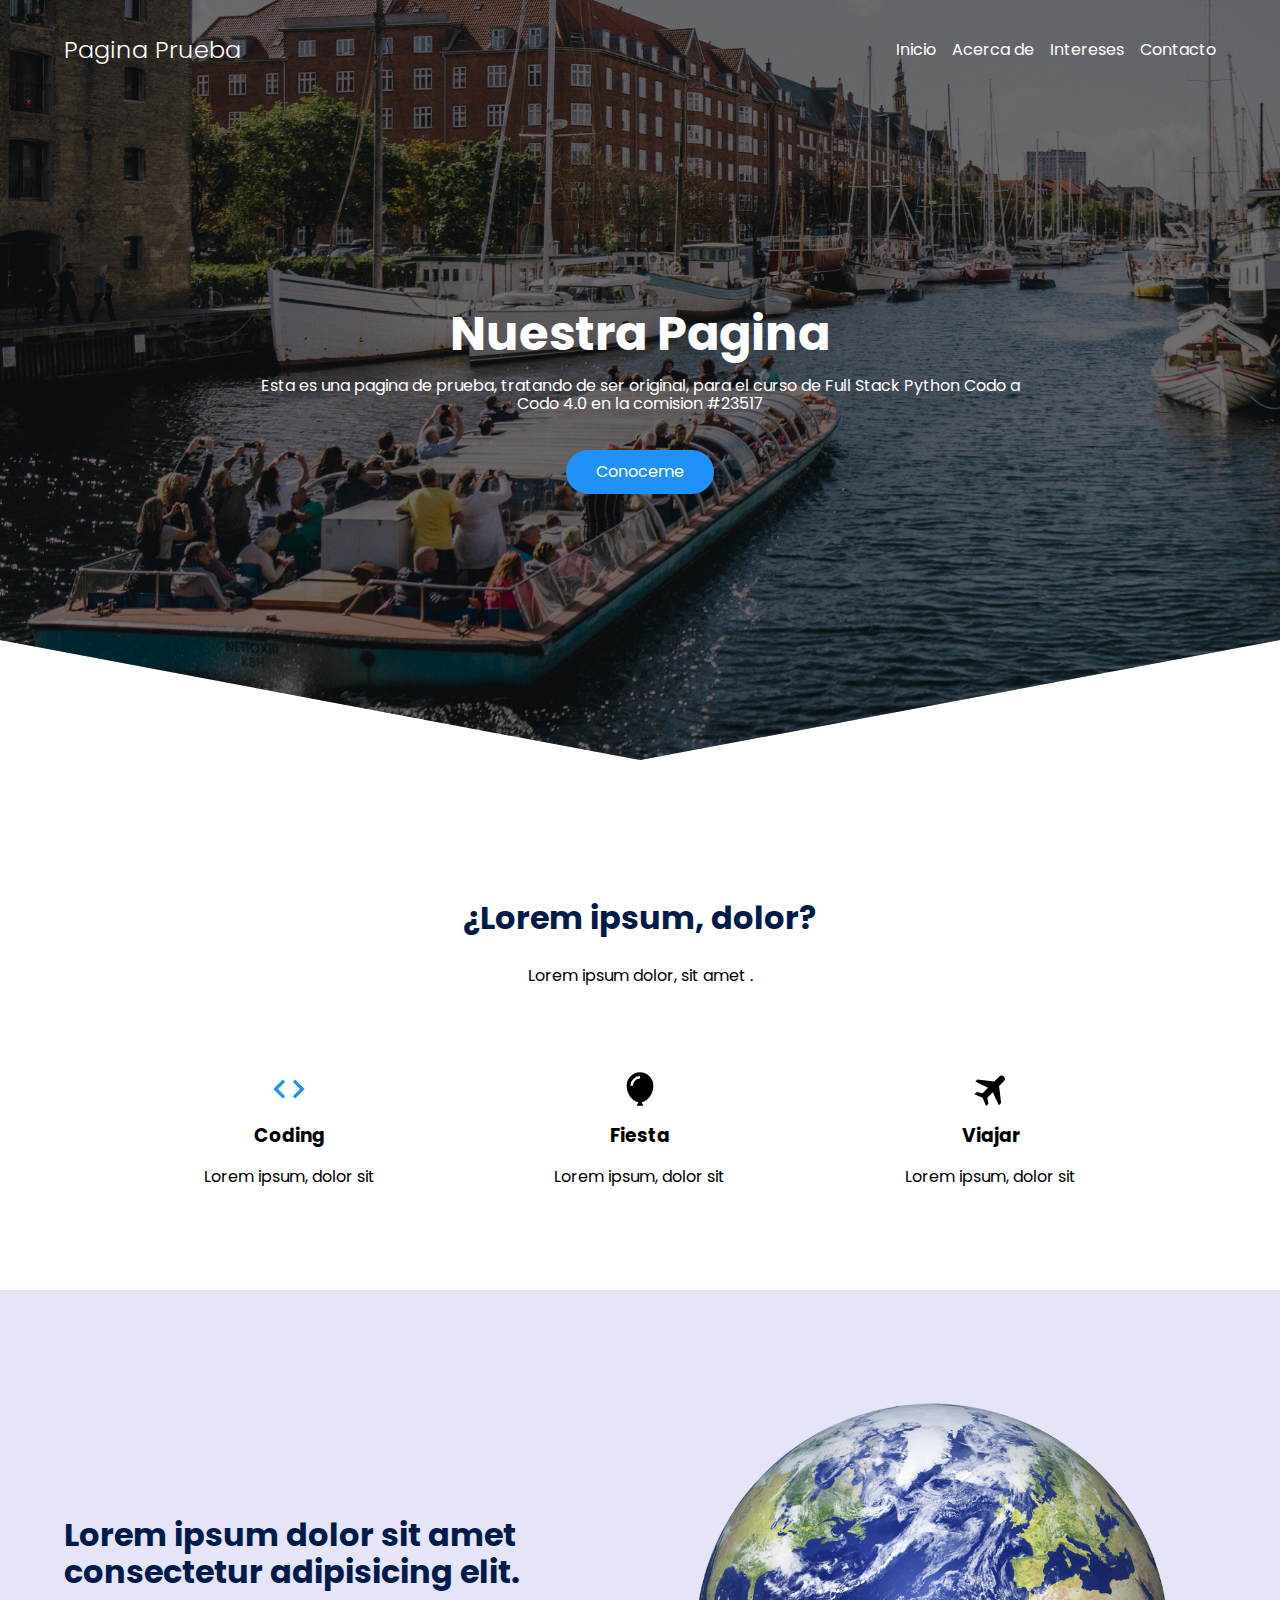
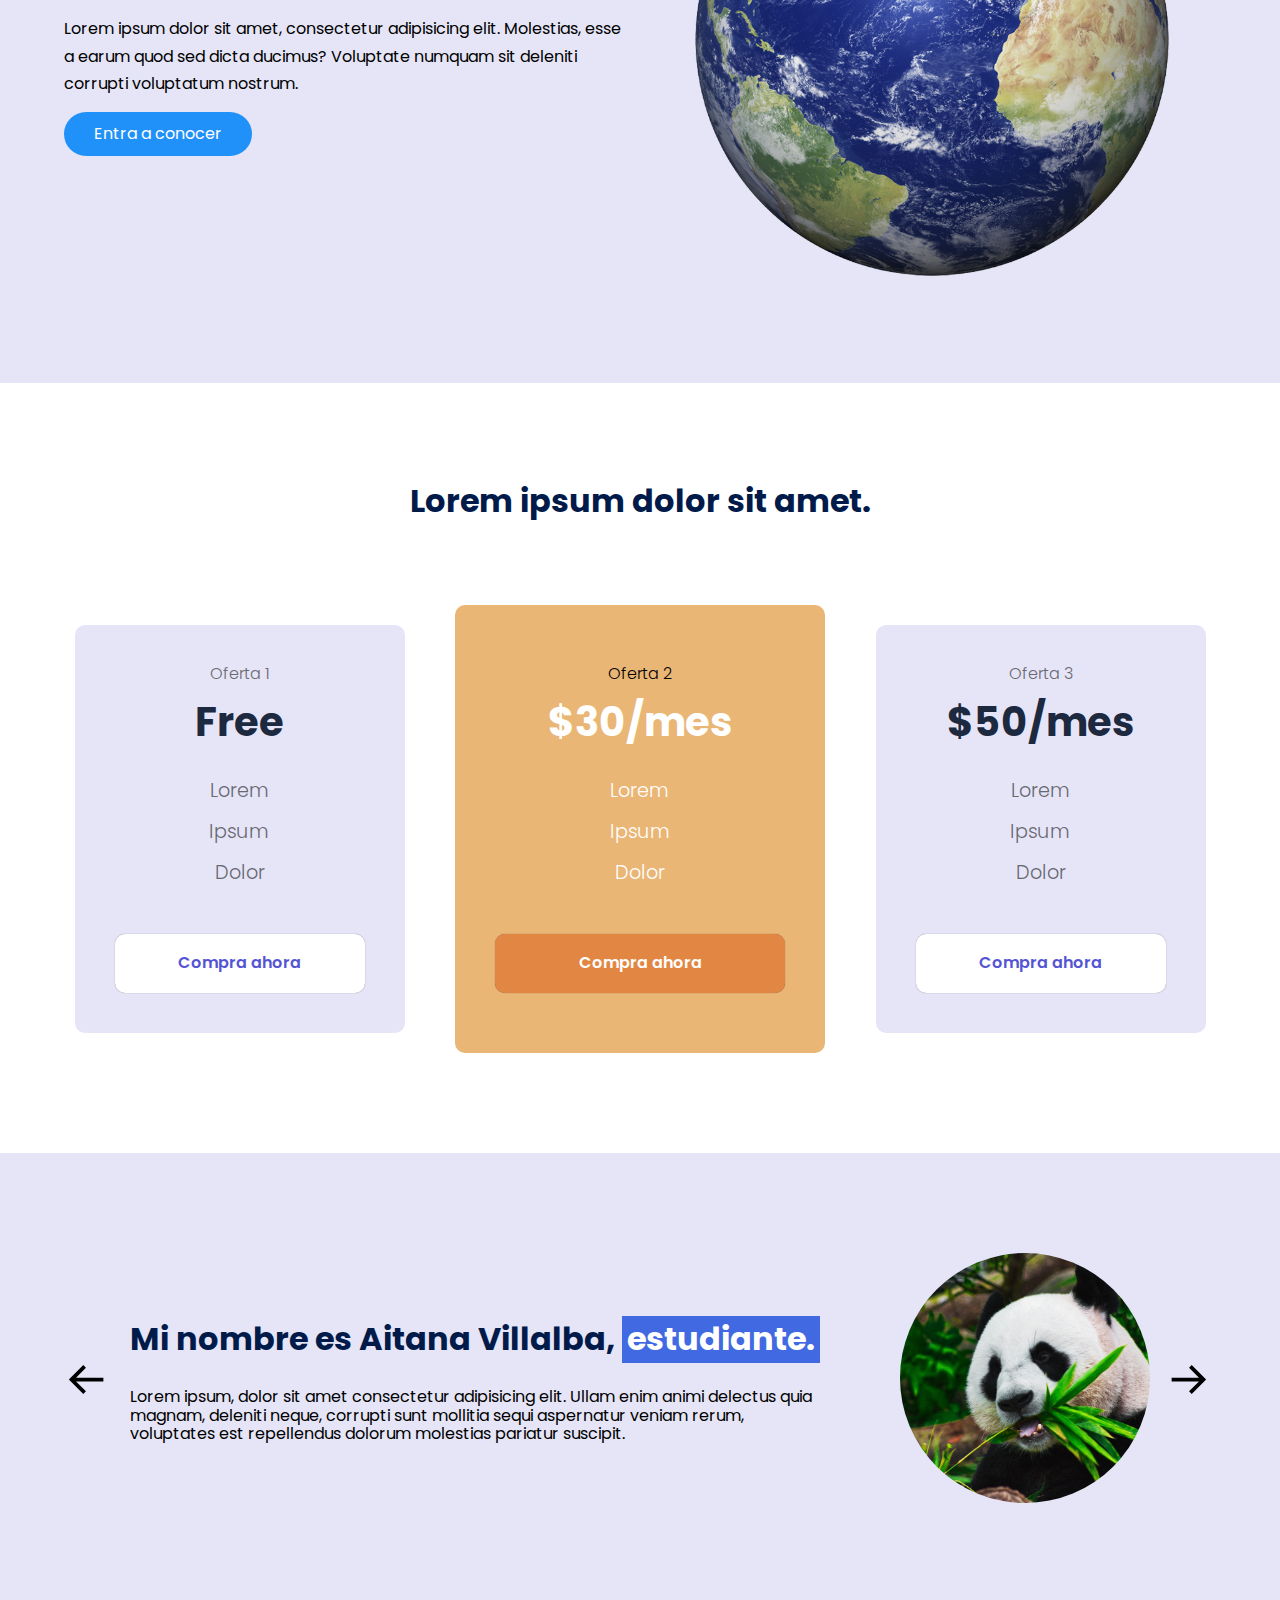
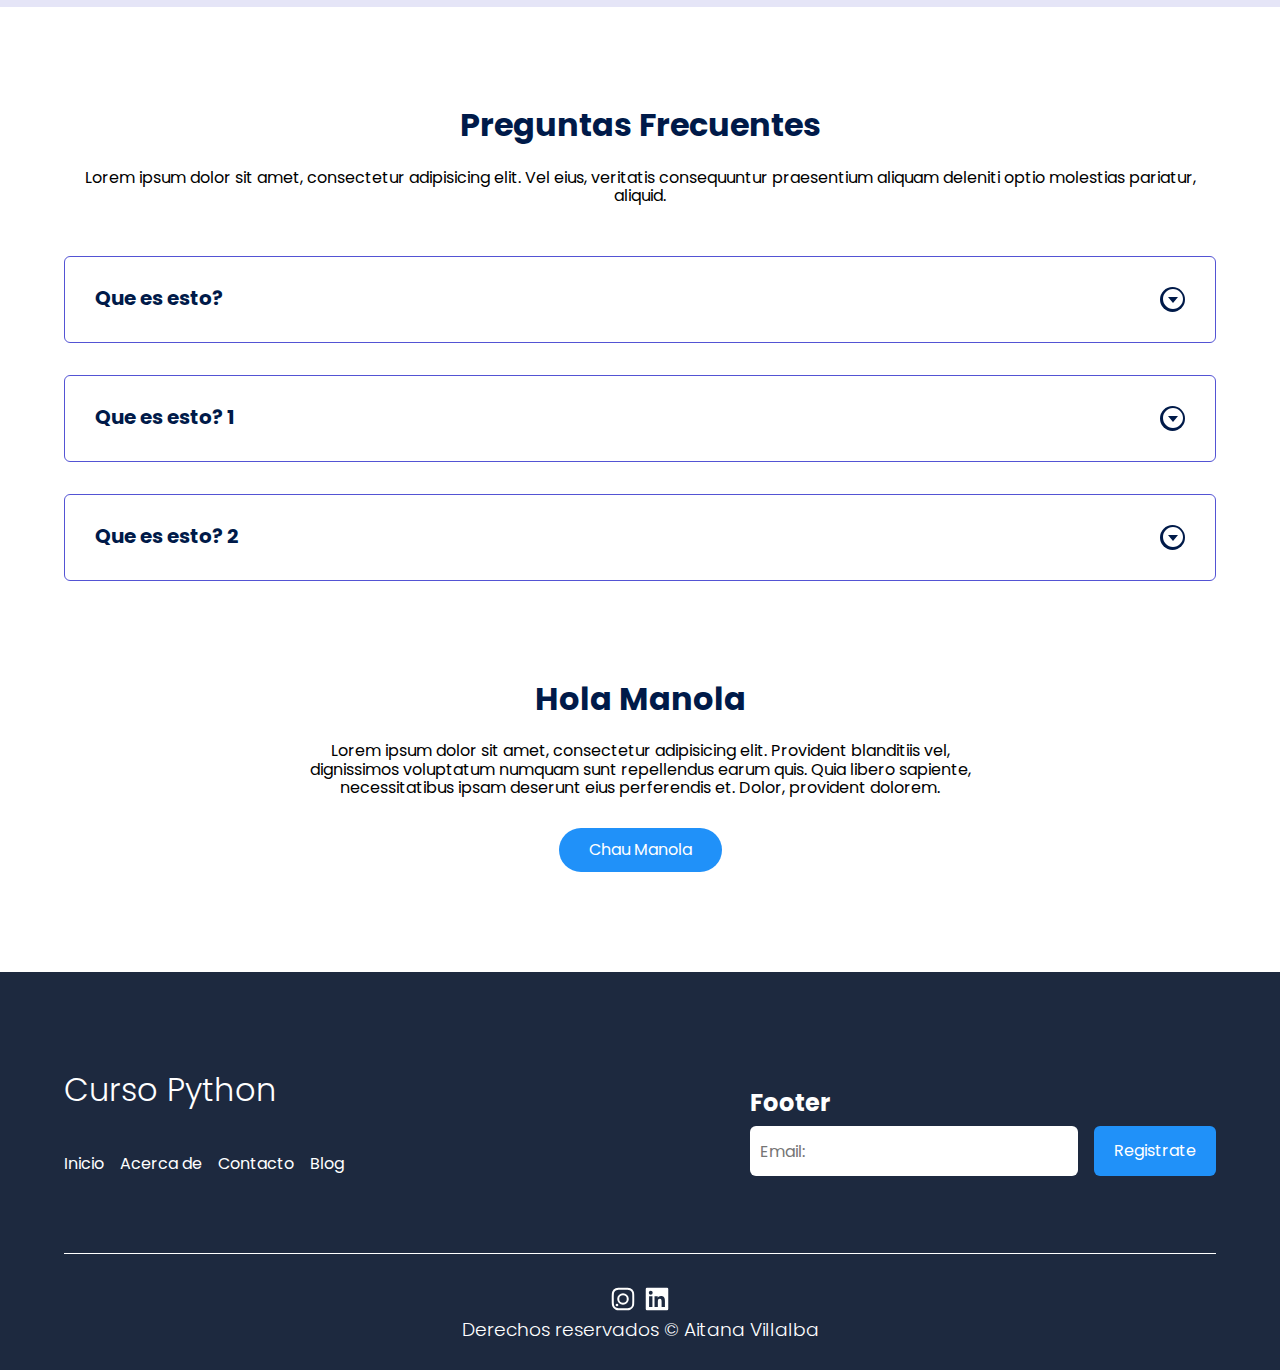
==== index.html @ 72394bdd "first commit" ====
<!DOCTYPE html>
<html lang="es">
<head>
    <meta charset="UTF-8">
    <meta name="viewport" content="width=device-width, initial-scale=1.0">
    <title>Pagina Prueba</title>
    <link rel="shortcut icon" href="/img/avion.ico" type="image/x-icon">
    <link rel="stylesheet" href="/css/normalize.css">
    <link rel="stylesheet" href="/css/index.css">

    <meta name="theme-color" content="#2091f9">

    <!-- Google -->
    <meta name="title" content="Pagina - Codo a Codo 4.0">
    <meta name="description" content="Hola, mi nombre es Aitana Villalba, soy estudiante del curso Python - Full Stack. Estoy en la comision #23517.">

    <!-- Facebook -->
    <meta property="og:type" content="website">
    <meta property="og:url" content="https://www.pagina-prueba.com">
    <meta property="og:title" content="Pagina Prueba">
    <meta property="og:description" content="Hola, soy una descripcion.">

</head>
<body>
    
    <header class="hero">
        <nav class="nav container">
            <div class="nav_logo">
                <h2 class="nav_title">Pagina Prueba</h2>
            </div>

            <ul class="nav_link nav_link--menu">
                <li class="nav_items">
                    <a href="#" class="nav_links">Inicio</a>
                </li>
                <li class="nav_items">
                    <a href="#" class="nav_links">Acerca de</a>
                </li>
                <li class="nav_items">
                    <a href="#" class="nav_links">Intereses</a>
                </li>
                <li class="nav_items">
                    <a href="#" class="nav_links">Contacto</a>
                </li>

                <img src="/svg/close.svg" alt="boton cerrar" class="nav_close">
            </ul>

            <div class="nav_menu">
                <img src="/svg/menu.svg" alt="boton menu" class="nav_img">
            </div>
        </nav>

        <section class="hero_container container">
            <h1 class="hero_title">Nuestra Pagina</h1>
            <p class="hero_paragraph">Esta es una pagina de prueba, tratando de ser original, para el curso de Full Stack Python Codo a Codo 4.0 en la comision #23517</p>
            <a href="#" class="cta">Conoceme</a>
        </section>

    </header>

    <main>
        <section class="container about">
            <h2 class="subtitle">¿Lorem ipsum, dolor?</h2>
            <p class="about_paragraph">Lorem ipsum dolor, sit amet .</p>

            <div class="about_main">
                <article class="about_icons">
                    <img src="/svg/code.svg" class="about_icon">
                    <h3 class="about_title">Coding</h3>
                    <p class="about_paragraph">Lorem ipsum, dolor sit</p>
                </article>
                <article class="about_icons">
                    <img src="/svg/balloon.svg" class="about_icon">
                    <h3 class="about_title">Fiesta</h3>
                    <p class="about_paragraph">Lorem ipsum, dolor sit</p>
                </article>
                <article class="about_icons">
                    <img src="/svg/travel.svg" class="about_icon">
                    <h3 class="about_title">Viajar</h3>
                    <p class="about_paragraph">Lorem ipsum, dolor sit</p>
                </article>
            </div>
        </section>

        <section class="knowledge">
            <div class="knowledge_container container">
                <div class="knowledge_texts">
                    <h2 class="subtitle">Lorem ipsum dolor sit amet consectetur adipisicing elit.</h2>
                    <p class="knowledge_paragraph">Lorem ipsum dolor sit amet, consectetur adipisicing elit. Molestias, esse a earum quod sed dicta ducimus? Voluptate numquam sit deleniti corrupti voluptatum nostrum.</p>
                    <a href="#" class="cta">Entra a conocer</a>
                </div>
                
            
                <figure class="knowledge_picture">
                    <img src="/img/tierra.png" alt="imagen turismo" class="knowledge_img">
                </figure>
            </div>
        </section>

        <section class="price container">
            <h2 class="subtitle">Lorem ipsum dolor sit amet.</h2>

            <div class="price_table">
                <div class="price_element">
                    <p class="price_name">Oferta 1</p>
                    <h3 class="price_price">Free</h3>
                   
                    <div class="price_items">
                        <p class="price_features">Lorem</p>
                        <p class="price_features">Ipsum</p>
                        <p class="price_features">Dolor</p>
                    </div>

                    <a href="#" class="price_cta">Compra ahora</a>
                </div>


                <div class="price_element price_element--best">
                    <p class="price_name">Oferta 2</p>
                    <h3 class="price_price">$30/mes</h3>
                   
                    <div class="price_items">
                        <p class="price_features">Lorem</p>
                        <p class="price_features">Ipsum</p>
                        <p class="price_features">Dolor</p>
                    </div>

                    <a href="#" class="price_cta">Compra ahora</a>
                </div>


                <div class="price_element">
                    <p class="price_name">Oferta 3</p>
                    <h3 class="price_price">$50/mes</h3>
                   
                    <div class="price_items">
                        <p class="price_features">Lorem</p>
                        <p class="price_features">Ipsum</p>
                        <p class="price_features">Dolor</p>
                    </div>

                    <a href="#" class="price_cta">Compra ahora</a>
                </div>


            </div>
        </section>

        <section class="testimony">
            <div class="testimony_container container">
                <img src="/svg/leftarrow.svg" class="testimony_arrow" id="before">
            
                <section class="testimony_body testimony_body--show" data-id="1">
                    <div class="testimony_texts">
                        <h2 class="subtitle">Mi nombre es Aitana Villalba, <span class="testimony_course">estudiante.</span></h2>
                        <p class="testimony_review">Lorem ipsum, dolor sit amet consectetur adipisicing elit. Ullam enim animi delectus quia magnam, deleniti neque, corrupti sunt mollitia sequi aspernatur veniam rerum, voluptates est repellendus dolorum molestias pariatur suscipit.</p>
                    </div>

                    <figure class="testimony_picture">
                        <img src="/img/cara1.jpg" class="testimony_img" alt="pandita">
                    </figure>
                </section>

                <section class="testimony_body" data-id="2">
                    <div class="testimony_texts">
                        <h2 class="subtitle">Mi nombre es Magali Guerrero, <span class="testimony_course">estudiante.</span></h2>
                        <p class="testimony_review">Lorem ipsum, dolor sit amet consectetur adipisicing elit. Ullam enim animi delectus quia magnam..</p>
                    </div>

                    <figure class="testimony_picture">
                        <img src="/img/cara2.jpg" class="testimony_img" alt="pajarito">
                    </figure>
                </section>

                <section class="testimony_body" data-id="3">
                    <div class="testimony_texts">
                        <h2 class="subtitle">Mi nombre es Nana Nodar, <span class="testimony_course">estudiante.</span></h2>
                        <p class="testimony_review">Lorem ipsum, dolor sit amet consectetur adipisicing elit. Ullam enim animi delectus quia magnam, deleniti neque, corrupti sunt mollitia sequi.</p>
                    </div>

                    <figure class="testimony_picture">
                        <img src="/img/cara3.jpg" class="testimony_img" alt="ardilla">
                    </figure>
                </section>

                <img src="/svg/rightarrow.svg" class="testimony_arrow" id="next">

            </div>
        </section>

        <section class="questions container">
            <h2 class="subtitle">Preguntas Frecuentes</h2>
            <p class="questions_paragraph">Lorem ipsum dolor sit amet, consectetur adipisicing elit. Vel eius, veritatis consequuntur praesentium aliquam deleniti optio molestias pariatur, aliquid.</p>

            <section class="questions_container">
                <article class="questions_padding">
                    <div class="questions_answer">
                        <h3 class="questions_title">Que es esto?
                            <span class="questions_arrow">
                                <img src="/svg/arrow.svg" class="questions_img">
                            </span>
                        </h3>

                        <p class="questions_show">Lorem ipsum dolor sit amet consectetur, adipisicing elit. Vel tenetur iste commodi pariatur aliquid est nam praesentium, consequuntur libero quaerat ab! Quidem iure facilis obcaecati dignissimos odit vel! Nulla, architecto? Lorem ipsum dolor sit amet consectetur adipisicing elit. Velit delectus vero quo tempora provident ratione. Autem obcaecati sed voluptatibus laborum! Sequi in provident optio enim repellat laborum tempore temporibus possimus?</p>
                    </div>
                </article>

                <article class="questions_padding">
                    <div class="questions_answer">
                        <h3 class="questions_title">Que es esto? 1
                            <span class="questions_arrow">
                                <img src="/svg/arrow.svg" class="questions_img">
                            </span>
                        </h3>

                        <p class="questions_show">Lorem ipsum dolor sit amet consectetur, adipisicing elit. Vel tenetur iste commodi pariatur aliquid est nam praesentium, consequuntur libero quaerat ab! Quidem iure facilis obcaecati dignissimos odit vel! Nulla, architecto? Lorem ipsum dolor sit amet consectetur adipisicing elit. Velit delectus vero quo tempora provident ratione. Autem obcaecati sed voluptatibus laborum! Sequi in provident optio enim repellat laborum tempore temporibus possimus?</p>
                    </div>
                </article>

                <article class="questions_padding">
                    <div class="questions_answer">
                        <h3 class="questions_title">Que es esto? 2
                            <span class="questions_arrow">
                                <img src="/svg/arrow.svg" class="questions_img">
                            </span>
                        </h3>

                        <p class="questions_show">Lorem ipsum dolor sit amet consectetur, adipisicing elit. Vel tenetur iste commodi pariatur aliquid est nam praesentium, consequuntur libero quaerat ab! Quidem iure facilis obcaecati dignissimos odit vel! Nulla, architecto? Lorem ipsum dolor sit amet consectetur adipisicing elit. Velit delectus vero quo tempora provident ratione. Autem obcaecati sed voluptatibus laborum! Sequi in provident optio enim repellat laborum tempore temporibus possimus?</p>
                    </div>
                </article>
            </section>

            <section class="questions_offer">
                <h2 class="subtitle">Hola Manola</h2>
                <p class="questions_copy">Lorem ipsum dolor sit amet, consectetur adipisicing elit. Provident blanditiis vel, dignissimos voluptatum numquam sunt repellendus earum quis. Quia libero sapiente, necessitatibus ipsam deserunt eius perferendis et. Dolor, provident dolorem.</p>
                <a href="#" class="cta">Chau Manola</a>
            </section>
        </section>
    </main>

    <footer class="footer">
        <section class="footer_container container">
            <nav class="nav nav--footer">
                <h2 class="footer_title">Curso Python</h2>
                
                <ul class="nav_link nav_link--footer">
                    <li class="nav_items">
                        <a href="#" class="nav_links">Inicio</a>
                    </li>
                    <li class="nav_items">
                        <a href="#" class="nav_links">Acerca de</a>
                    </li>
                    <li class="nav_items">
                        <a href="#" class="nav_links">Contacto</a>
                    </li>
                    <li class="nav_items">
                        <a href="#" class="nav_links">Blog</a>
                    </li>
                </ul>
            </nav>

            <form class="footer_form">
                <h2 class="footer_newsletter">Footer</h2>
                <div class="footer_inputs">
                    <input type="email" placeholder="Email:" class="footer_input">
                    <input type="submit" value="Registrate" class="footer_submit">
                </div>
            </form>
        </section>

        <section class="footer_copy container">
            <div class="footer_social">
                <a href="#" class="footer_icons"><img src="svg/instagram.svg" class="footer_img"></a>
                <a href="#" class="footer_icons"><img src="svg/linkedin.svg" class="footer_img"></a>
            </div>

            <h3 class="footer_copyright">Derechos reservados &copy; Aitana Villalba</h3>
        </section>
    </footer>

    <script src="js/slider.js"></script>
    <script src="js/questions.js"></script>
    <script src="js/menu.js"></script>
</body>
</html>
---- css/index.css ----
@import url('https://fonts.googleapis.com/css2?family=Poppins:wght@300;400;600;700&display=swap');

:root{
    --padding-container:100px 0;
    --color-title: #001A49;

}

body {
    font-family: 'Poppins', sans-serif;
}

.container {
    width: 90%;
    max-width: 1200px;
    margin: 0 auto;
    overflow: hidden;
    padding: var(--padding-container);
}

.hero {
    width: 100%;
    height: 100vh;
    min-height: 600px;
    max-height: 800px;
    position: relative;
    display: grid;
    grid-template-rows:100px 1fr;
    color: #fff;
}

.hero::before{
    content: "";
    position: absolute;
    top: 0;
    left: 0;
    width: 100%;
    height: 100%;
    background-image: linear-gradient(180deg, #0000008c 0%,#0000008c 100%), url('/img/hero.jpg');
    background-size: cover;
    clip-path: polygon(0 0, 100% 0, 100% 80%, 50% 95%, 0 80%);
    z-index: -1;
}

/* Nav */

.nav {
    --padding-container: 0;
    height: 100%;
    display: flex;
    align-items: center;
}

.nav_title {
    font-weight: 300;
}

.nav_link {
    margin-left: auto;
    padding: 0;
    display: grid;
    grid-auto-flow: column;
    grid-auto-columns: max-content;
    gap: 1em;
}

.nav_items {
    list-style: none;
}

.nav_links {
    color: #fff;
    text-decoration: none;
}

.nav_menu {
    margin-left: auto;
    cursor: pointer;
    display: none;
}

.nav_img {
    display: block;
    width: 30px;
}

.nav_close {
    display: var(--show, none);
}

/* Hero container */

.hero_container {
    max-width: 800px;
    --padding-container: 0;
    display: grid;
    grid-auto-rows: max-content;
    align-content: center;
    gap: 1em;
    padding-bottom: 100px;
    text-align: center;
}

.hero_title {
    font-size: 3rem;
}

.hero_paragraph {
    margin-bottom: 20px;
}

.cta {
    display: inline-block;
    background-color: #2091f9;
    justify-self: center;
    color: #fff;
    text-decoration: none;
    padding: 13px 30px;
    border-radius: 32px;
}

/* About */

.about {
    text-align: center;
}

.subtitle {
    color: var(--color-title);
    font-size: 2rem;
    margin-bottom: 25px;
}

.about_paragraph {
    line-height: 1.7;
}

.about_main {
    padding-top: 80px;
    display: grid;
    width: 90%;
    margin: 0 auto;
    gap: 1em;
    overflow: hidden;
    grid-template-columns: repeat(auto-fit, minmax(260px,auto));
}

.about_icons {
    display: grid;
    gap: 1em;
    justify-items: center;
    width: 260px;
    overflow: hidden;
    margin: 0 auto;
}

.about_icon {
    width: 40px;
}

/* Knowledge */

.knowledge {
    background-color: #e5e5f7;
    background-image:  radial-gradient(#444cf7 0.5px, transparent 0.5px), radial-gradient(#444cf7 0.5px, #e5e5f7 0.5px);
    background-size: 20px 20px;
    background-position: 0 0, 10px 10px;
    overflow: hidden;
}

.knowledge_container {
    display: grid;
    grid-template-columns: 1fr 1fr;
    gap: 1em;
    align-items: center;
}

.knowledge_paragraph {
    line-height: 1.7;
    margin-bottom: 15px;
}

.knowledge_picture {
    max-width: 500px;
    margin: auto;
}

.knowledge_img {
    width: 100%;
    display: block;
}

/* Price */

.price {
    text-align: center;
}

.price_table {
    padding-top: 60px;
    display: flex;
    flex-wrap: wrap;
    gap: 2.5em;
    justify-content: space-evenly;
    align-items: center;
}

.price_element {
    background-color: #e5e5f7;
    text-align: center;
    border-radius: 10px;
    width: 330px;
    padding: 40px;
    --color-plan: #696871;
    --color-price: #1d293f;
    --bg-cta: #fff;
    --color-cta:#5454d4;
    --color-items: #696871;
}

.price_element--best {
    width: 370px;
    padding: 60px 40px;
    background-color: #eab676;
    --color-plan: rgb (255 255 255 / 75%);
    --color-price: #fff;
    --bg-cta: #e28743;
    --color-cta: #fff;
    --color-items: #fff;
}

.price_name {
    color: var(--color-plan);
    margin-bottom: 15px;
    font-weight: 300;
}

.price_price {
    font-size: 2.5rem;
    color: var(--color-price);
}

.price_items {
    margin-top: 35px;
    display: grid;
    gap: 1em;
    font-weight: 300;
    font-size: 1.2rem;
    margin-bottom: 50px;
    color: var(--color-items);
}

.price_cta {
    display: block;
    padding: 20px 0;
    border-radius: 10px;
    text-decoration: none;
    background-color: var(--bg-cta);
    font-weight: 600;
    color: var(--color-cta);
    box-shadow: 0 0 1px rgba(0, 0, 0, .5);
}

/* Testimony */

.testimony {
    background-color: #e5e5f7;
}

.testimony_container {
    display: grid;
    grid-template-columns: 50px 1fr 50px;
    gap: 1em;
    align-items: center;
}

.testimony_body {
    display: grid;
    grid-template-columns: 1fr max-content;
    justify-content: space-between;
    align-items: center;
    gap: 2em;
    grid-column: 2/3;
    grid-row: 1/2;
    opacity: 0;
    pointer-events: none;
}

.testimony_body--show {
    pointer-events: unset;
    opacity: 1;
    transition: opacity 1.5s ease-in-out;
}

.testimony_img {
    width: 250px;
    height: 250px;
    border-radius: 50%;
    object-fit: cover;
    object-position: 50% 30%;
}

.testimony_texts {
    max-width: 700px;
}

.testimony_course {
    background-color: royalblue;
    color: #fff;
    display: inline-block;
    padding: 5px;
}

.testimony_arrow {
    width: 90%;
    cursor: pointer;
}

/* Questions */

.questions {
    text-align: center;
}

.questions_container {
    display: grid;
    gap: 2em;
    padding-top: 50px;
    padding-bottom: 100px;
}

.questions_padding {
    padding: 0;
    transition: padding .3s;
    border: 1px solid #5454d4;
    border-radius: 6px;
}

.questions_padding--add {
    padding-bottom: 30px;
}

.questions_answer {
    padding: 0 30px 0;
    overflow: hidden;
}

.questions_title {
    text-align: left;
    display: flex;
    font-size: 20px;
    padding: 30px 0 30px;
    cursor: pointer;
    color: var(--color-title);
    justify-content: space-between;
}

.questions_arrow {
    border-radius: 50%;
    background-color: var(--color-title);
    width: 25px;
    height: 25px;
    display: flex;
    justify-content: center;
    align-items: center;
    align-self: flex-end;
    margin-left: 10px;
    transition: transform .3s ;
}

.questions_arrow--rotate {
    transform: rotate(180deg);
}

.questions_img {
    display: block;
}

.questions_show {
    text-align: left;
    height: 0;
    transition: height .3s;
}

.questions_copy {
    width: 60%;
    margin: 0 auto;
    margin-bottom: 30px;
}

/* Footer */

.footer {
    background-color: #1d293f;
}

.footer_title {
    font-weight: 300;
    font-size: 2rem;
    margin-bottom: 30px;
}

.footer_title, .footer_newsletter {
    color: #fff;
}

.footer_container {
    display: flex;
    justify-content: space-between;
    align-items: center;
    border-bottom: 1px solid #fff;
    padding-bottom: 60px;
}

.nav--footer {
    padding-bottom: 20px;
    display: grid;
    gap: 1em;
    grid-auto-flow: row;
    height: 100%;
}

.nav_link--footer {
    display: flex;
    margin: 0;
    margin-right: 20px;
    flex-wrap: wrap;
}

.footer_inputs {
    margin-top: 10px;
    display: flex;
    overflow: hidden;   
}

.footer_input {
    background-color: #fff;
    height: 50px;
    display: block;
    padding-left: 10px;
    border-radius: 6px;
    font-size: 1rem;
    outline: none;
    border: none;
    margin-right: 16px;
}

.footer_submit {
    margin-left: auto;
    display: inline-block;
    height: 50px;
    padding: 0 20px;
    background-color: #2091f9;
    border: none;
    font-size: 1rem;
    color: #fff;
    border-radius: 6px;
    cursor: pointer;
}

.footer_copy {
    --padding-container: 30px 0;
    text-align: center;
    color: #fff;
}

.footer_copyright {
    font-weight: 300;
}

.footer_icons {
    margin-bottom: 10px;
}
.footer_img {
    width: 30px;
}

/* Media queries */

@media (max-width: 800px) {
    .nav_menu {
        display: block;
    }

    .nav_link--menu {
        position: fixed;
        background-color: rgba(0, 0, 0, 0.9);
        top: 0;
        left: 0;
        height: 100%;
        width: 100%;
        display: flex;
        flex-direction: column;
        justify-content: space-evenly;
        align-items: center;
        z-index: 100;
        opacity: 0;
        pointer-events: none;
        transition: .7s opacity;
    }

    .nav_link--show {
        --show: block;
        opacity: 1;
        pointer-events: unset;
    }

    .nav_close {
        position: absolute;
        top: 30px;
        right: 30px;
        width: 30px;
        cursor: pointer;
    }

    .nav_link--menu li a:hover{
        font-size: 40px;
        font-weight: 500;
        color: #2091f9;
    }

    .hero_title {
        font-size: 2.5rem;
    }

    .about_main{
        gap: 2em;
    }

    .about_icons:last-of-type {
        grid-column: 1/-1;
    }

    .knowledge_container {
        grid-template-columns: 1fr;
        grid-template-rows: max-content 1fr;
        gap: 3em;
        text-align: center;
    }

    .knowledge_picture {
        grid-row: 1/2;
        justify-self: center;
    }

    .testimony_container {
        grid-template-columns: 30px 1fr 30px;
    }

    .testimony_body {
        grid-template-columns: 1fr;
        grid-template-rows: max-content max-content;
        gap: 3em;
        justify-items: center;
    }

    .testimony_img {
        width: 200px;
        height: 200px;
    }

    .questions_copy {
        width: 100%;
    }

    .footer_container {
        flex-wrap: wrap;
    }

    .nav--footer {
        width: 100%;
        justify-items: center;
    }

    .nav_link--footer {
        width: 100%;
        justify-content: space-evenly;
        margin: 0;
    }

    .footer_form {
        width: 100%;
        justify-content: space-evenly;
    }

    .footer_input {
        flex: 1;
    }

}

@media (max-width: 600px) {
    .hero_title {
        font-size: 2rem;
    }

    .hero_paragraph {
        font-size: 1rem;
    }

    .subtitle {
        font-size: 1.8rem;
    }

    .price_price {
        font-size: 2rem;
    }

    .price_element {
        width: 90%;
    }

    .price_element--best {
        width: 90%;
        padding: 40px;
    }

    .testimony {
        --padding-container: 60px 0;
    }

    .testimony_container {
        grid-template-columns: 28px 1fr 28px;
        gap: .9em;
    }

    .testimony_arrow {
        width: 100%;
    }

    .testimony_course {
        margin-top: 15px;
    }

    .questions_title {
        font-size: 1rem;
    }

    .footer_title {
        justify-self: start;
        margin-bottom: 15px;
    }

    .nav--footer {
        padding-bottom: 40px;
    }

    .nav_link--footer {
        justify-content: space-between;
        gap: 1em;
    }

    .footer_inputs {
        flex-wrap: wrap;
    }

    .footer_input {
        flex-basis: 100%;
        margin: 0;
        margin-bottom: 16px;
    }

    .footer_submit {
        margin-right: auto;
    }
}

/* Scrollbar */

::-webkit-scrollbar {
    width: 10px;
  }
  
::-webkit-scrollbar-thumb {
    background-color: #2091f9; 
  }
  
  ::-webkit-scrollbar-track {
    background-color: #f0f0f0;
  }
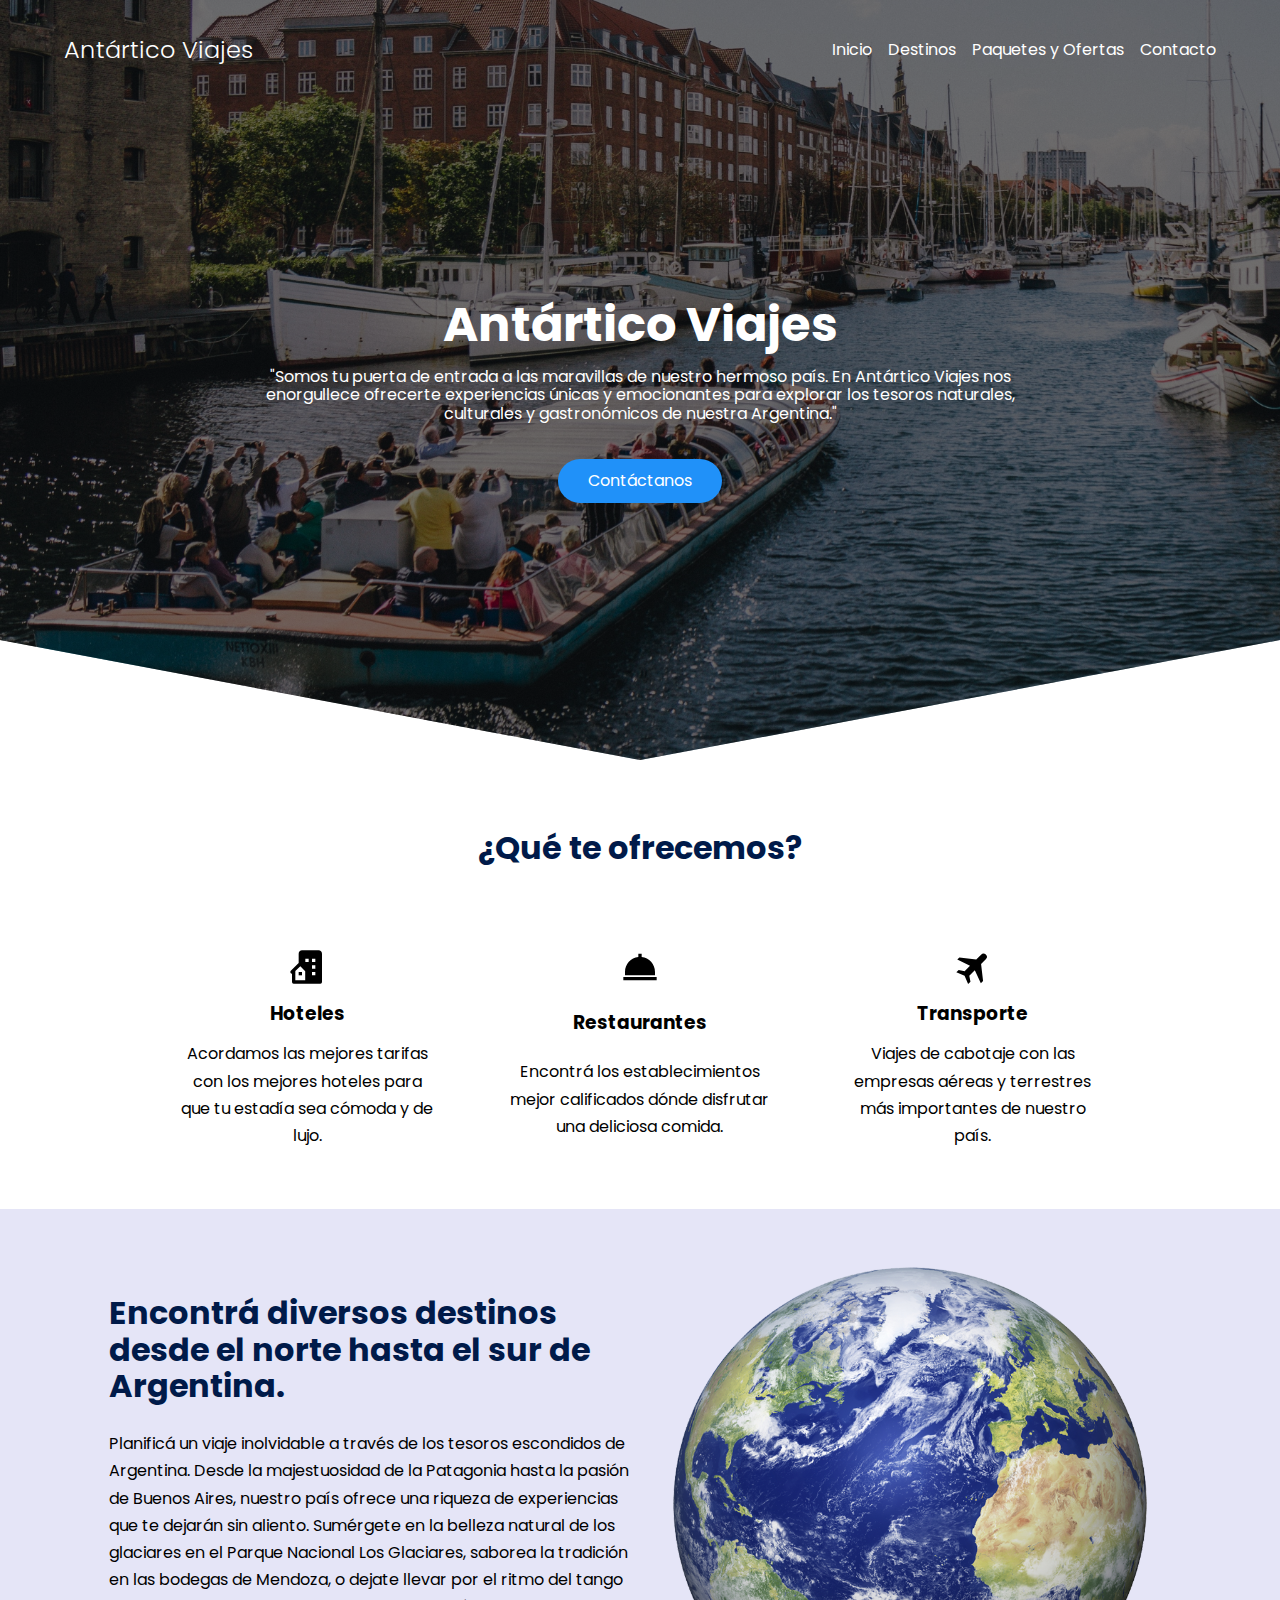
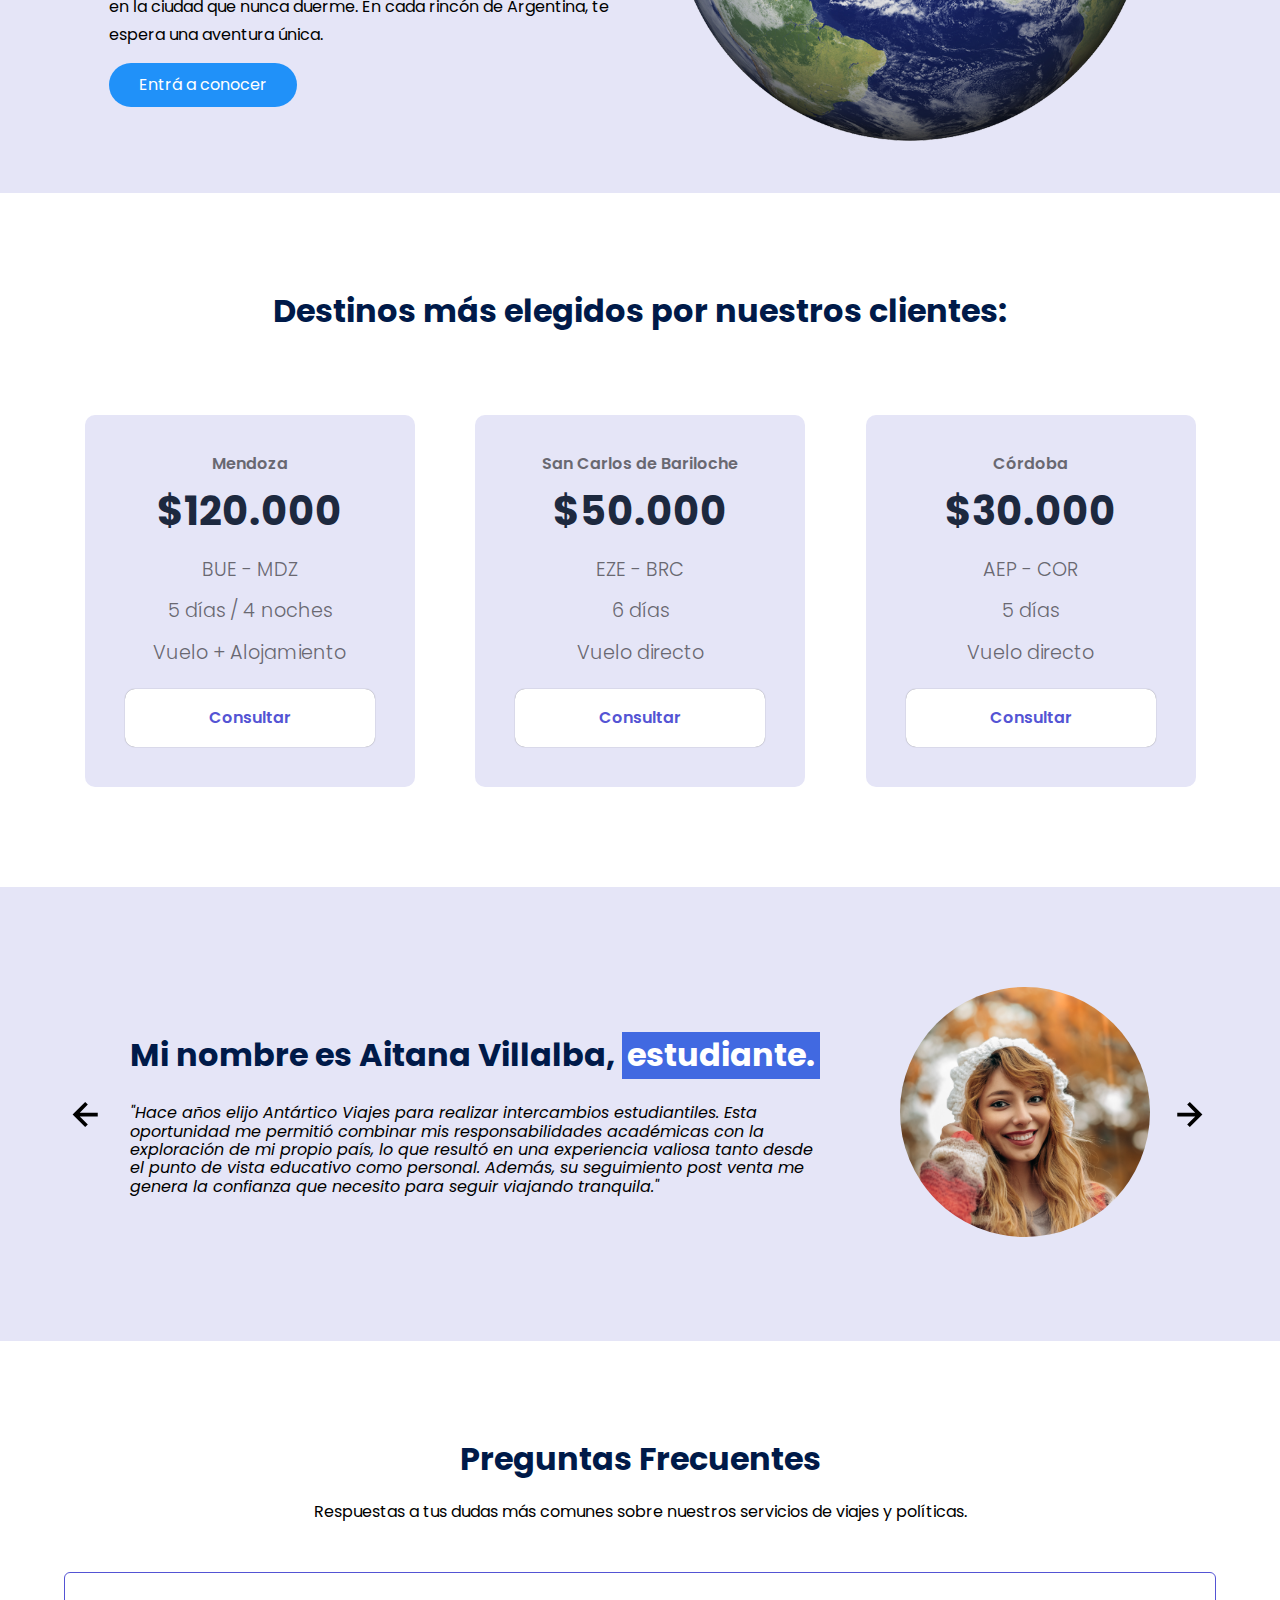
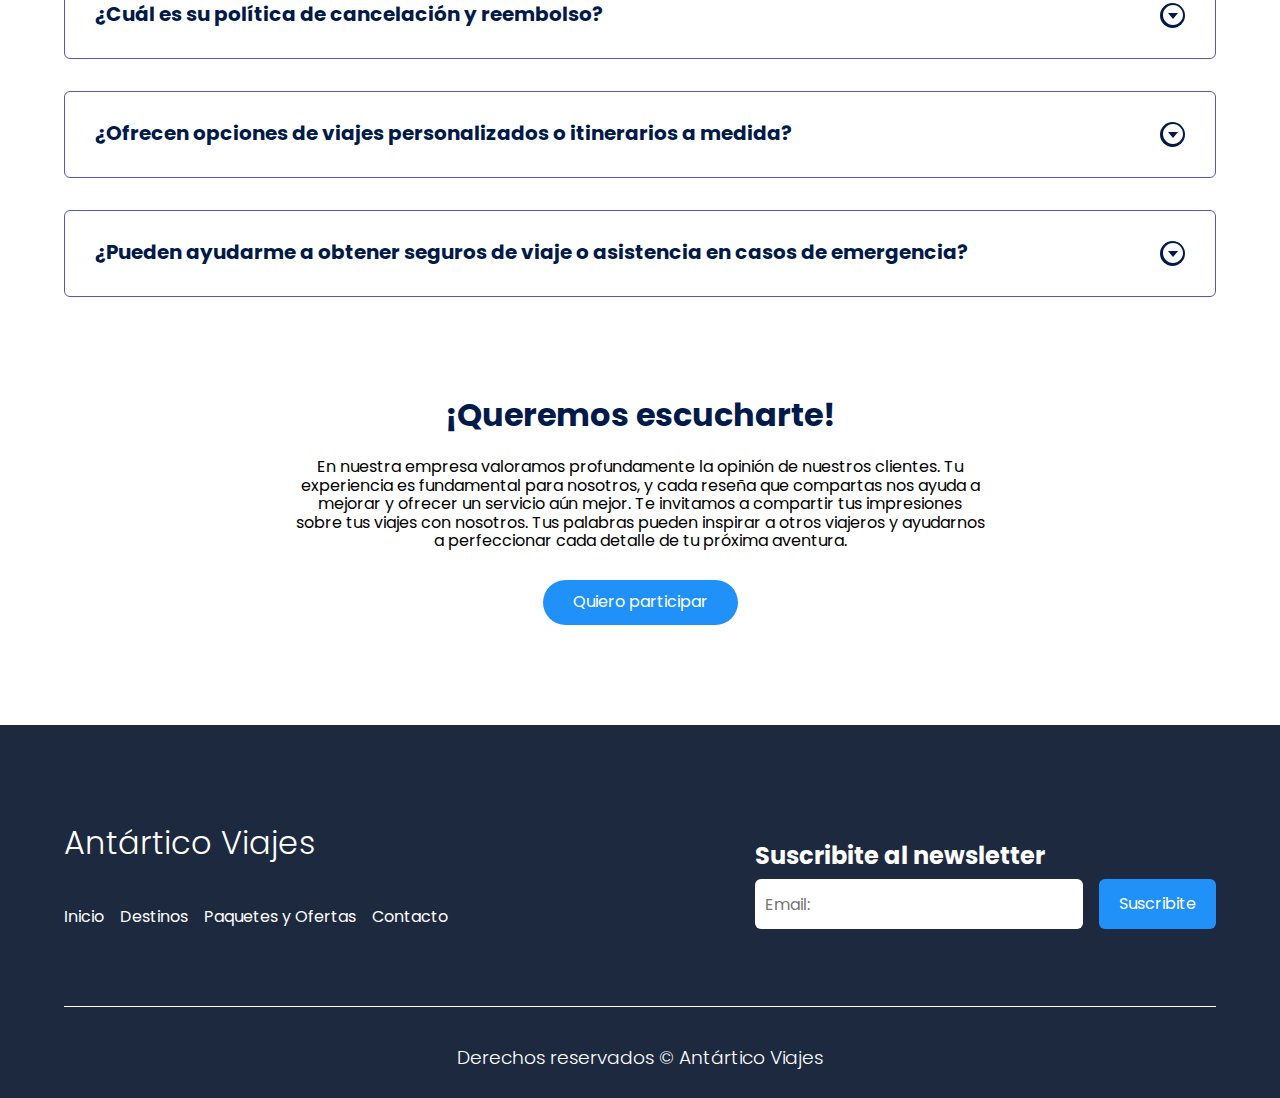
==== commit f518c837: "09/10/2023" ====
--- a/index.html
+++ b/index.html
@@ -3,22 +3,23 @@
 <head>
     <meta charset="UTF-8">
     <meta name="viewport" content="width=device-width, initial-scale=1.0">
-    <title>Pagina Prueba</title>
+    <title>Antártico Viajes</title>
     <link rel="shortcut icon" href="/img/avion.ico" type="image/x-icon">
     <link rel="stylesheet" href="/css/normalize.css">
     <link rel="stylesheet" href="/css/index.css">
+    <link rel="stylesheet" href="https://cdnjs.cloudflare.com/ajax/libs/font-awesome/6.4.2/css/all.min.css" integrity="sha512-z3gLpd7yknf1YoNbCzqRKc4qyor8gaKU1qmn+CShxbuBusANI9QpRohGBreCFkKxLhei6S9CQXFEbbKuqLg0DA==" crossorigin="anonymous" referrerpolicy="no-referrer" />
 
     <meta name="theme-color" content="#2091f9">
 
     <!-- Google -->
-    <meta name="title" content="Pagina - Codo a Codo 4.0">
-    <meta name="description" content="Hola, mi nombre es Aitana Villalba, soy estudiante del curso Python - Full Stack. Estoy en la comision #23517.">
+    <meta name="title" content="Antártico Viajes">
+    <meta name="description" content="Somos tu puerta de entrada a las maravillas de nuestro hermoso país. En Antártico Viajes nos enorgullece ofrecerte experiencias únicas y emocionantes para explorar los tesoros naturales, culturales y gastronómicos de nuestra Argentina.">
 
     <!-- Facebook -->
     <meta property="og:type" content="website">
-    <meta property="og:url" content="https://www.pagina-prueba.com">
-    <meta property="og:title" content="Pagina Prueba">
-    <meta property="og:description" content="Hola, soy una descripcion.">
+    <meta property="og:url" content="https://www.antartico-viajes.com">
+    <meta property="og:title" content="Antártico Viajes">
+    <meta property="og:description" content="Somos tu puerta de entrada a las maravillas de nuestro hermoso país. En Antártico Viajes nos enorgullece ofrecerte experiencias únicas y emocionantes para explorar los tesoros naturales, culturales y gastronómicos de nuestra Argentina.">
 
 </head>
 <body>
@@ -26,7 +27,7 @@
     <header class="hero">
         <nav class="nav container">
             <div class="nav_logo">
-                <h2 class="nav_title">Pagina Prueba</h2>
+                <h2 class="nav_title">Antártico Viajes</h2>
             </div>
 
             <ul class="nav_link nav_link--menu">
@@ -34,10 +35,10 @@
                     <a href="#" class="nav_links">Inicio</a>
                 </li>
                 <li class="nav_items">
-                    <a href="#" class="nav_links">Acerca de</a>
-                </li>
-                <li class="nav_items">
-                    <a href="#" class="nav_links">Intereses</a>
+                    <a href="#" class="nav_links">Destinos</a>
+                </li>
+                <li class="nav_items">
+                    <a href="#" class="nav_links">Paquetes y Ofertas</a>
                 </li>
                 <li class="nav_items">
                     <a href="#" class="nav_links">Contacto</a>
@@ -52,33 +53,32 @@
         </nav>
 
         <section class="hero_container container">
-            <h1 class="hero_title">Nuestra Pagina</h1>
-            <p class="hero_paragraph">Esta es una pagina de prueba, tratando de ser original, para el curso de Full Stack Python Codo a Codo 4.0 en la comision #23517</p>
-            <a href="#" class="cta">Conoceme</a>
+            <h1 class="hero_title">Antártico Viajes</h1>
+            <p class="hero_paragraph">"Somos tu puerta de entrada a las maravillas de nuestro hermoso país. En Antártico Viajes nos enorgullece ofrecerte experiencias únicas y emocionantes para explorar los tesoros naturales, culturales y gastronómicos de nuestra Argentina."</p>
+            <a href="#" class="cta">Contáctanos</a> <!-- Redirige a Contacto-->
         </section>
 
     </header>
 
     <main>
-        <section class="container about">
-            <h2 class="subtitle">¿Lorem ipsum, dolor?</h2>
-            <p class="about_paragraph">Lorem ipsum dolor, sit amet .</p>
+        <section class="container about container--about">
+            <h2 class="subtitle subtitle--about">¿Qué te ofrecemos?</h2>
 
             <div class="about_main">
+                <article class="about_icons"> <!-- Utilizacion de SVG -->
+                    <img src="/svg/hotel.svg" class="about_icon">
+                    <h3 class="about_title">Hoteles</h3>
+                    <p class="about_paragraph">Acordamos las mejores tarifas con los mejores hoteles para que tu estadía sea cómoda y de lujo.</p>
+                </article>
                 <article class="about_icons">
-                    <img src="/svg/code.svg" class="about_icon">
-                    <h3 class="about_title">Coding</h3>
-                    <p class="about_paragraph">Lorem ipsum, dolor sit</p>
-                </article>
-                <article class="about_icons">
-                    <img src="/svg/balloon.svg" class="about_icon">
-                    <h3 class="about_title">Fiesta</h3>
-                    <p class="about_paragraph">Lorem ipsum, dolor sit</p>
+                    <img src="/svg/dish.svg" class="about_icon">
+                    <h3 class="about_title">Restaurantes</h3>
+                    <p class="about_paragraph">Encontrá los establecimientos mejor calificados dónde disfrutar una deliciosa comida.</p>
                 </article>
                 <article class="about_icons">
                     <img src="/svg/travel.svg" class="about_icon">
-                    <h3 class="about_title">Viajar</h3>
-                    <p class="about_paragraph">Lorem ipsum, dolor sit</p>
+                    <h3 class="about_title">Transporte</h3>
+                    <p class="about_paragraph">Viajes de cabotaje con las empresas aéreas y terrestres más importantes de nuestro país.</p>
                 </article>
             </div>
         </section>
@@ -86,9 +86,9 @@
         <section class="knowledge">
             <div class="knowledge_container container">
                 <div class="knowledge_texts">
-                    <h2 class="subtitle">Lorem ipsum dolor sit amet consectetur adipisicing elit.</h2>
-                    <p class="knowledge_paragraph">Lorem ipsum dolor sit amet, consectetur adipisicing elit. Molestias, esse a earum quod sed dicta ducimus? Voluptate numquam sit deleniti corrupti voluptatum nostrum.</p>
-                    <a href="#" class="cta">Entra a conocer</a>
+                    <h2 class="subtitle">Encontrá diversos destinos desde el norte hasta el sur de Argentina.</h2>
+                    <p class="knowledge_paragraph">Planificá un viaje inolvidable a través de los tesoros escondidos de Argentina. Desde la majestuosidad de la Patagonia hasta la pasión de Buenos Aires, nuestro país ofrece una riqueza de experiencias que te dejarán sin aliento. Sumérgete en la belleza natural de los glaciares en el Parque Nacional Los Glaciares, saborea la tradición en las bodegas de Mendoza, o dejate llevar por el ritmo del tango en la ciudad que nunca duerme. En cada rincón de Argentina, te espera una aventura única.</p>
+                    <a href="#" class="cta">Entrá a conocer</a> <!-- Redirige a Destinos-->
                 </div>
                 
             
@@ -99,48 +99,48 @@
         </section>
 
         <section class="price container">
-            <h2 class="subtitle">Lorem ipsum dolor sit amet.</h2>
+            <h2 class="subtitle">Destinos más elegidos por nuestros clientes:</h2>
 
             <div class="price_table">
                 <div class="price_element">
-                    <p class="price_name">Oferta 1</p>
-                    <h3 class="price_price">Free</h3>
+                    <p class="price_name">Mendoza</p>
+                    <h3 class="price_price">$120.000</h3>
                    
                     <div class="price_items">
-                        <p class="price_features">Lorem</p>
-                        <p class="price_features">Ipsum</p>
-                        <p class="price_features">Dolor</p>
-                    </div>
-
-                    <a href="#" class="price_cta">Compra ahora</a>
-                </div>
-
-
-                <div class="price_element price_element--best">
-                    <p class="price_name">Oferta 2</p>
-                    <h3 class="price_price">$30/mes</h3>
+                        <p class="price_features">BUE - MDZ</p>
+                        <p class="price_features">5 días / 4 noches</p>
+                        <p class="price_features">Vuelo + Alojamiento</p>
+                    </div>
+
+                    <a href="#" class="price_cta">Consultar</a> <!-- Redirige a Paquetes y Ofertas-->
+                </div>
+
+
+                <div class="price_element">
+                    <p class="price_name">San Carlos de Bariloche</p>
+                    <h3 class="price_price">$50.000</h3>
                    
                     <div class="price_items">
-                        <p class="price_features">Lorem</p>
-                        <p class="price_features">Ipsum</p>
-                        <p class="price_features">Dolor</p>
-                    </div>
-
-                    <a href="#" class="price_cta">Compra ahora</a>
+                        <p class="price_features">EZE - BRC</p>
+                        <p class="price_features">6 días</p>
+                        <p class="price_features">Vuelo directo</p>
+                    </div>
+
+                    <a href="#" class="price_cta">Consultar</a> <!-- Redirige a Paquetes y Ofertas-->
                 </div>
 
 
                 <div class="price_element">
-                    <p class="price_name">Oferta 3</p>
-                    <h3 class="price_price">$50/mes</h3>
+                    <p class="price_name">Córdoba</p>
+                    <h3 class="price_price">$30.000</h3>
                    
                     <div class="price_items">
-                        <p class="price_features">Lorem</p>
-                        <p class="price_features">Ipsum</p>
-                        <p class="price_features">Dolor</p>
-                    </div>
-
-                    <a href="#" class="price_cta">Compra ahora</a>
+                        <p class="price_features">AEP - COR</p>
+                        <p class="price_features">5 días</p>
+                        <p class="price_features">Vuelo directo</p>
+                    </div>
+
+                    <a href="#" class="price_cta">Consultar</a> <!-- Redirige a Paquetes y Ofertas-->
                 </div>
 
 
@@ -154,33 +154,33 @@
                 <section class="testimony_body testimony_body--show" data-id="1">
                     <div class="testimony_texts">
                         <h2 class="subtitle">Mi nombre es Aitana Villalba, <span class="testimony_course">estudiante.</span></h2>
-                        <p class="testimony_review">Lorem ipsum, dolor sit amet consectetur adipisicing elit. Ullam enim animi delectus quia magnam, deleniti neque, corrupti sunt mollitia sequi aspernatur veniam rerum, voluptates est repellendus dolorum molestias pariatur suscipit.</p>
+                        <p class="testimony_review">"Hace años elijo Antártico Viajes para realizar intercambios estudiantiles. Esta oportunidad me permitió combinar mis responsabilidades académicas con la exploración de mi propio país, lo que resultó en una experiencia valiosa tanto desde el punto de vista educativo como personal. Además, su seguimiento post venta me genera la confianza que necesito para seguir viajando tranquila." </p>
                     </div>
 
                     <figure class="testimony_picture">
-                        <img src="/img/cara1.jpg" class="testimony_img" alt="pandita">
+                        <img src="/img/cara1.jpg" class="testimony_img" alt="cara1">
                     </figure>
                 </section>
 
                 <section class="testimony_body" data-id="2">
                     <div class="testimony_texts">
-                        <h2 class="subtitle">Mi nombre es Magali Guerrero, <span class="testimony_course">estudiante.</span></h2>
-                        <p class="testimony_review">Lorem ipsum, dolor sit amet consectetur adipisicing elit. Ullam enim animi delectus quia magnam..</p>
+                        <h2 class="subtitle">Mi nombre es Thomas Villaverde, <span class="testimony_course">empresario.</span></h2>
+                        <p class="testimony_review">"En tiempos de incertidumbre, como la pandemia de COVID-19, esta agencia de viaje nacional demostró su valía al mantenernos informados sobre las restricciones y regulaciones locales en constante cambio. Su capacidad para adaptarse a situaciones inesperadas y ofrecer soluciones rápidas fue impresionante y tranquilizadora."</p>
                     </div>
 
                     <figure class="testimony_picture">
-                        <img src="/img/cara2.jpg" class="testimony_img" alt="pajarito">
+                        <img src="/img/cara2.jpg" class="testimony_img" alt="cara2">
                     </figure>
                 </section>
 
                 <section class="testimony_body" data-id="3">
                     <div class="testimony_texts">
-                        <h2 class="subtitle">Mi nombre es Nana Nodar, <span class="testimony_course">estudiante.</span></h2>
-                        <p class="testimony_review">Lorem ipsum, dolor sit amet consectetur adipisicing elit. Ullam enim animi delectus quia magnam, deleniti neque, corrupti sunt mollitia sequi.</p>
+                        <h2 class="subtitle">Mi nombre es Valeria Villapardo, <span class="testimony_course">viajante.</span></h2>
+                        <p class="testimony_review">"Antártico Viajes me brindó un servicio altamente personalizado. Comprendieron mis preferencias y necesidades como viajera y crearon un itinerario que se adaptaba perfectamente a mis intereses, desde mi alojamiento hasta la exploración cultural y gastronómica. Esto hizo que mi experiencia fuera mucho más enriquecedora y personalizada."</p>
                     </div>
 
                     <figure class="testimony_picture">
-                        <img src="/img/cara3.jpg" class="testimony_img" alt="ardilla">
+                        <img src="/img/cara3.jpg" class="testimony_img" alt="cara3">
                     </figure>
                 </section>
 
@@ -191,96 +191,108 @@
 
         <section class="questions container">
             <h2 class="subtitle">Preguntas Frecuentes</h2>
-            <p class="questions_paragraph">Lorem ipsum dolor sit amet, consectetur adipisicing elit. Vel eius, veritatis consequuntur praesentium aliquam deleniti optio molestias pariatur, aliquid.</p>
+            <p class="questions_paragraph">Respuestas a tus dudas más comunes sobre nuestros servicios de viajes y políticas.</p>
 
             <section class="questions_container">
                 <article class="questions_padding">
                     <div class="questions_answer">
-                        <h3 class="questions_title">Que es esto?
+                        <h3 class="questions_title">¿Cuál es su política de cancelación y reembolso?
                             <span class="questions_arrow">
                                 <img src="/svg/arrow.svg" class="questions_img">
                             </span>
                         </h3>
 
-                        <p class="questions_show">Lorem ipsum dolor sit amet consectetur, adipisicing elit. Vel tenetur iste commodi pariatur aliquid est nam praesentium, consequuntur libero quaerat ab! Quidem iure facilis obcaecati dignissimos odit vel! Nulla, architecto? Lorem ipsum dolor sit amet consectetur adipisicing elit. Velit delectus vero quo tempora provident ratione. Autem obcaecati sed voluptatibus laborum! Sequi in provident optio enim repellat laborum tempore temporibus possimus?</p>
+                        <p class="questions_show">Si decidís cancelar tu reserva dentro del plazo establecido, te ofrecemos la opción de cancelación gratuita y un reembolso completo. El plazo puede variar según el tipo de reserva y el tipo de servicios involucrados. Te recomendamos revisar los detalles de cancelación específicos al hacer tu reserva.</p>
                     </div>
                 </article>
 
                 <article class="questions_padding">
                     <div class="questions_answer">
-                        <h3 class="questions_title">Que es esto? 1
+                        <h3 class="questions_title">¿Ofrecen opciones de viajes personalizados o itinerarios a medida?
                             <span class="questions_arrow">
                                 <img src="/svg/arrow.svg" class="questions_img">
                             </span>
                         </h3>
 
-                        <p class="questions_show">Lorem ipsum dolor sit amet consectetur, adipisicing elit. Vel tenetur iste commodi pariatur aliquid est nam praesentium, consequuntur libero quaerat ab! Quidem iure facilis obcaecati dignissimos odit vel! Nulla, architecto? Lorem ipsum dolor sit amet consectetur adipisicing elit. Velit delectus vero quo tempora provident ratione. Autem obcaecati sed voluptatibus laborum! Sequi in provident optio enim repellat laborum tempore temporibus possimus?</p>
+                        <p class="questions_show">Exacto. Nuestro equipo de expertos en viajes está a tu disposición para tener una consulta personalizada. Durante esta consulta, discutiremos tus intereses, deseos, presupuesto y cualquier otra consideración importante que tengas. Esto nos ayudará a comprender tus expectativas y a diseñar un viaje que se adapte a vos.</p>
                     </div>
                 </article>
 
                 <article class="questions_padding">
                     <div class="questions_answer">
-                        <h3 class="questions_title">Que es esto? 2
+                        <h3 class="questions_title">¿Pueden ayudarme a obtener seguros de viaje o asistencia en casos de emergencia?
                             <span class="questions_arrow">
                                 <img src="/svg/arrow.svg" class="questions_img">
                             </span>
                         </h3>
 
-                        <p class="questions_show">Lorem ipsum dolor sit amet consectetur, adipisicing elit. Vel tenetur iste commodi pariatur aliquid est nam praesentium, consequuntur libero quaerat ab! Quidem iure facilis obcaecati dignissimos odit vel! Nulla, architecto? Lorem ipsum dolor sit amet consectetur adipisicing elit. Velit delectus vero quo tempora provident ratione. Autem obcaecati sed voluptatibus laborum! Sequi in provident optio enim repellat laborum tempore temporibus possimus?</p>
+                        <p class="questions_show">Por el momento no trabajamos con seguros de viaje o asistencia propios. Sin embargo, te vamos a proporcionar información de contacto de emergencia que podés utilizar en caso de cualquier problema durante tu viaje. Estamos disponibles para ayudarte las 24 horas del día, los 7 días de la semana.</p>
                     </div>
                 </article>
             </section>
 
             <section class="questions_offer">
-                <h2 class="subtitle">Hola Manola</h2>
-                <p class="questions_copy">Lorem ipsum dolor sit amet, consectetur adipisicing elit. Provident blanditiis vel, dignissimos voluptatum numquam sunt repellendus earum quis. Quia libero sapiente, necessitatibus ipsam deserunt eius perferendis et. Dolor, provident dolorem.</p>
-                <a href="#" class="cta">Chau Manola</a>
+                <h2 class="subtitle">¡Queremos escucharte!</h2>
+                <p class="questions_copy">En nuestra empresa valoramos profundamente la opinión de nuestros clientes. Tu experiencia es fundamental para nosotros, y cada reseña que compartas nos ayuda a mejorar y ofrecer un servicio aún mejor. Te invitamos a compartir tus impresiones sobre tus viajes con nosotros. Tus palabras pueden inspirar a otros viajeros y ayudarnos a perfeccionar cada detalle de tu próxima aventura.</p>
+                <a href="#" class="cta cta--copy">Quiero participar</a>
             </section>
         </section>
     </main>
+
+    <section class="modal">
+        <div class="modal_container">
+            <img src="img/modal.png" class="modal_img">
+            <h2 class="modal_title">¡Contanos tu experiencia con nosotros o envianos tu sugerencia para optimizar nuestra atención!</h2>
+            <p class="modal_paragraph">Podes escribirnos a nuestro correo electrónico <span class="modal_span">antartico-viajes@gmail.com</span> con el asunto "Sugerencia" o "Reseña", o buscarnos en nuestras redes de Instagram y Facebook con el nombre de <span class="modal_span">Antártico Viajes</span> y enviarnos tu mensaje.</p>
+            <a href="#" class="modal_close">Cerrar</a>
+        </div>
+    </section>
 
     <footer class="footer">
         <section class="footer_container container">
             <nav class="nav nav--footer">
-                <h2 class="footer_title">Curso Python</h2>
+                <h2 class="footer_title">Antártico Viajes</h2>
                 
                 <ul class="nav_link nav_link--footer">
                     <li class="nav_items">
                         <a href="#" class="nav_links">Inicio</a>
                     </li>
                     <li class="nav_items">
-                        <a href="#" class="nav_links">Acerca de</a>
+                        <a href="#" class="nav_links">Destinos</a>
+                    </li>
+                    <li class="nav_items">
+                        <a href="#" class="nav_links">Paquetes y Ofertas</a>
                     </li>
                     <li class="nav_items">
                         <a href="#" class="nav_links">Contacto</a>
-                    </li>
-                    <li class="nav_items">
-                        <a href="#" class="nav_links">Blog</a>
                     </li>
                 </ul>
             </nav>
 
             <form class="footer_form">
-                <h2 class="footer_newsletter">Footer</h2>
+                <h2 class="footer_newsletter">Suscribite al newsletter</h2>
                 <div class="footer_inputs">
                     <input type="email" placeholder="Email:" class="footer_input">
-                    <input type="submit" value="Registrate" class="footer_submit">
+                    <input type="submit" value="Suscribite" class="footer_submit">
                 </div>
             </form>
         </section>
 
         <section class="footer_copy container">
             <div class="footer_social">
-                <a href="#" class="footer_icons"><img src="svg/instagram.svg" class="footer_img"></a>
-                <a href="#" class="footer_icons"><img src="svg/linkedin.svg" class="footer_img"></a>
-            </div>
-
-            <h3 class="footer_copyright">Derechos reservados &copy; Aitana Villalba</h3>
+                <a href="#" class="footer_icons"><i class="fa-brands fa-instagram footer_img"></i></a>
+                <a href="#" class="footer_icons"><i class="fa-brands fa-facebook footer_img"></i></a>
+            </div>
+
+            <!-- Utilizacion de Font Awesome -->
+
+            <h3 class="footer_copyright">Derechos reservados &copy; Antártico Viajes</h3>
         </section>
     </footer>
 
     <script src="js/slider.js"></script>
     <script src="js/questions.js"></script>
     <script src="js/menu.js"></script>
+    <script src="js/modal.js"></script>
 </body>
 </html>--- a/css/index.css
+++ b/css/index.css
@@ -64,6 +64,10 @@
     gap: 1em;
 }
 
+.nav_link a:hover {
+    color: #2091f9;
+}
+
 .nav_items {
     list-style: none;
 }
@@ -121,6 +125,11 @@
 
 /* About */
 
+.container--about {
+    padding: 30px;
+    margin-bottom: 30px;
+}
+
 .about {
     text-align: center;
 }
@@ -129,6 +138,10 @@
     color: var(--color-title);
     font-size: 2rem;
     margin-bottom: 25px;
+}
+
+.subtitle--about{
+    margin-bottom: 0;
 }
 
 .about_paragraph {
@@ -173,6 +186,7 @@
     grid-template-columns: 1fr 1fr;
     gap: 1em;
     align-items: center;
+    padding: 45px;
 }
 
 .knowledge_paragraph {
@@ -216,37 +230,42 @@
     --bg-cta: #fff;
     --color-cta:#5454d4;
     --color-items: #696871;
-}
-
-.price_element--best {
-    width: 370px;
-    padding: 60px 40px;
+    transition: all .5s ease-in-out;
+}
+
+.price_element:hover {
+    /* width: 370px; */
+    /* padding: 60px 40px; */
     background-color: #eab676;
     --color-plan: rgb (255 255 255 / 75%);
     --color-price: #fff;
     --bg-cta: #e28743;
     --color-cta: #fff;
     --color-items: #fff;
+    -webkit-transform: scale(1.10);
+    transform: scale(1.10);
+    transition: all .5s ease-in-out;
 }
 
 .price_name {
     color: var(--color-plan);
     margin-bottom: 15px;
-    font-weight: 300;
+    font-weight: 600;
 }
 
 .price_price {
     font-size: 2.5rem;
     color: var(--color-price);
+    font-size: 40px;
 }
 
 .price_items {
-    margin-top: 35px;
+    margin-top: 25px;
     display: grid;
     gap: 1em;
     font-weight: 300;
     font-size: 1.2rem;
-    margin-bottom: 50px;
+    margin-bottom: 25px;
     color: var(--color-items);
 }
 
@@ -309,6 +328,10 @@
     color: #fff;
     display: inline-block;
     padding: 5px;
+}
+
+.testimony_review {
+    font-style: italic;
 }
 
 .testimony_arrow {
@@ -388,6 +411,78 @@
     margin-bottom: 30px;
 }
 
+/* Modal */
+
+.modal {
+    position: fixed;
+    top: 0;
+    left: 0;
+    right: 0;
+    bottom: 0;
+    background-color: #111111bd;
+    display: flex;
+    opacity: 0;
+    pointer-events: none;
+    transition: opacity .6s;
+}
+
+.modal--show {
+    opacity: 1;
+    pointer-events: unset;
+    transition: opacity .6s;
+}
+
+.modal_container {
+    margin: auto;
+    width: 90%;
+    max-width: 600px;
+    max-height: 90%;
+    background-color: #fff;
+    border-radius: 20px;
+    padding: 1em 2em;
+    display: grid;
+    gap: 1em;
+    place-items: center;
+    grid-auto-columns: 100%;
+}
+
+.modal_img {
+    width: 90%;
+    max-width: 200px;
+}
+
+.modal_title {
+    font-size: 25px;
+    text-align: center;
+}
+
+.modal_paragraph {
+    margin-bottom: 10px;
+    text-align: justify;
+    line-height: 1.3em;
+}
+
+.modal_span {
+    color: #2091f9;
+}
+
+.modal_close {
+    text-decoration: none;
+    color: #fff;
+    background-color: #2091f9;
+    padding: 0.5em 1.5em;
+    border: 1px solid #fff;
+    border-radius: 50px;
+    display: inline-block;
+    font-weight: 300;
+    transition: background-color .3s;
+}
+
+.modal_close:hover{
+    color: #2091f9;
+    background-color: #fff;
+}
+
 /* Footer */
 
 .footer {
@@ -468,11 +563,13 @@
     font-weight: 300;
 }
 
-.footer_icons {
+.footer_social {
     margin-bottom: 10px;
 }
 .footer_img {
+    font-size: 25px;
     width: 30px;
+    color: #fff;
 }
 
 /* Media queries */
@@ -610,10 +707,10 @@
         width: 90%;
     }
 
-    .price_element--best {
+    /* .price_element--best {
         width: 90%;
         padding: 40px;
-    }
+    } */
 
     .testimony {
         --padding-container: 60px 0;
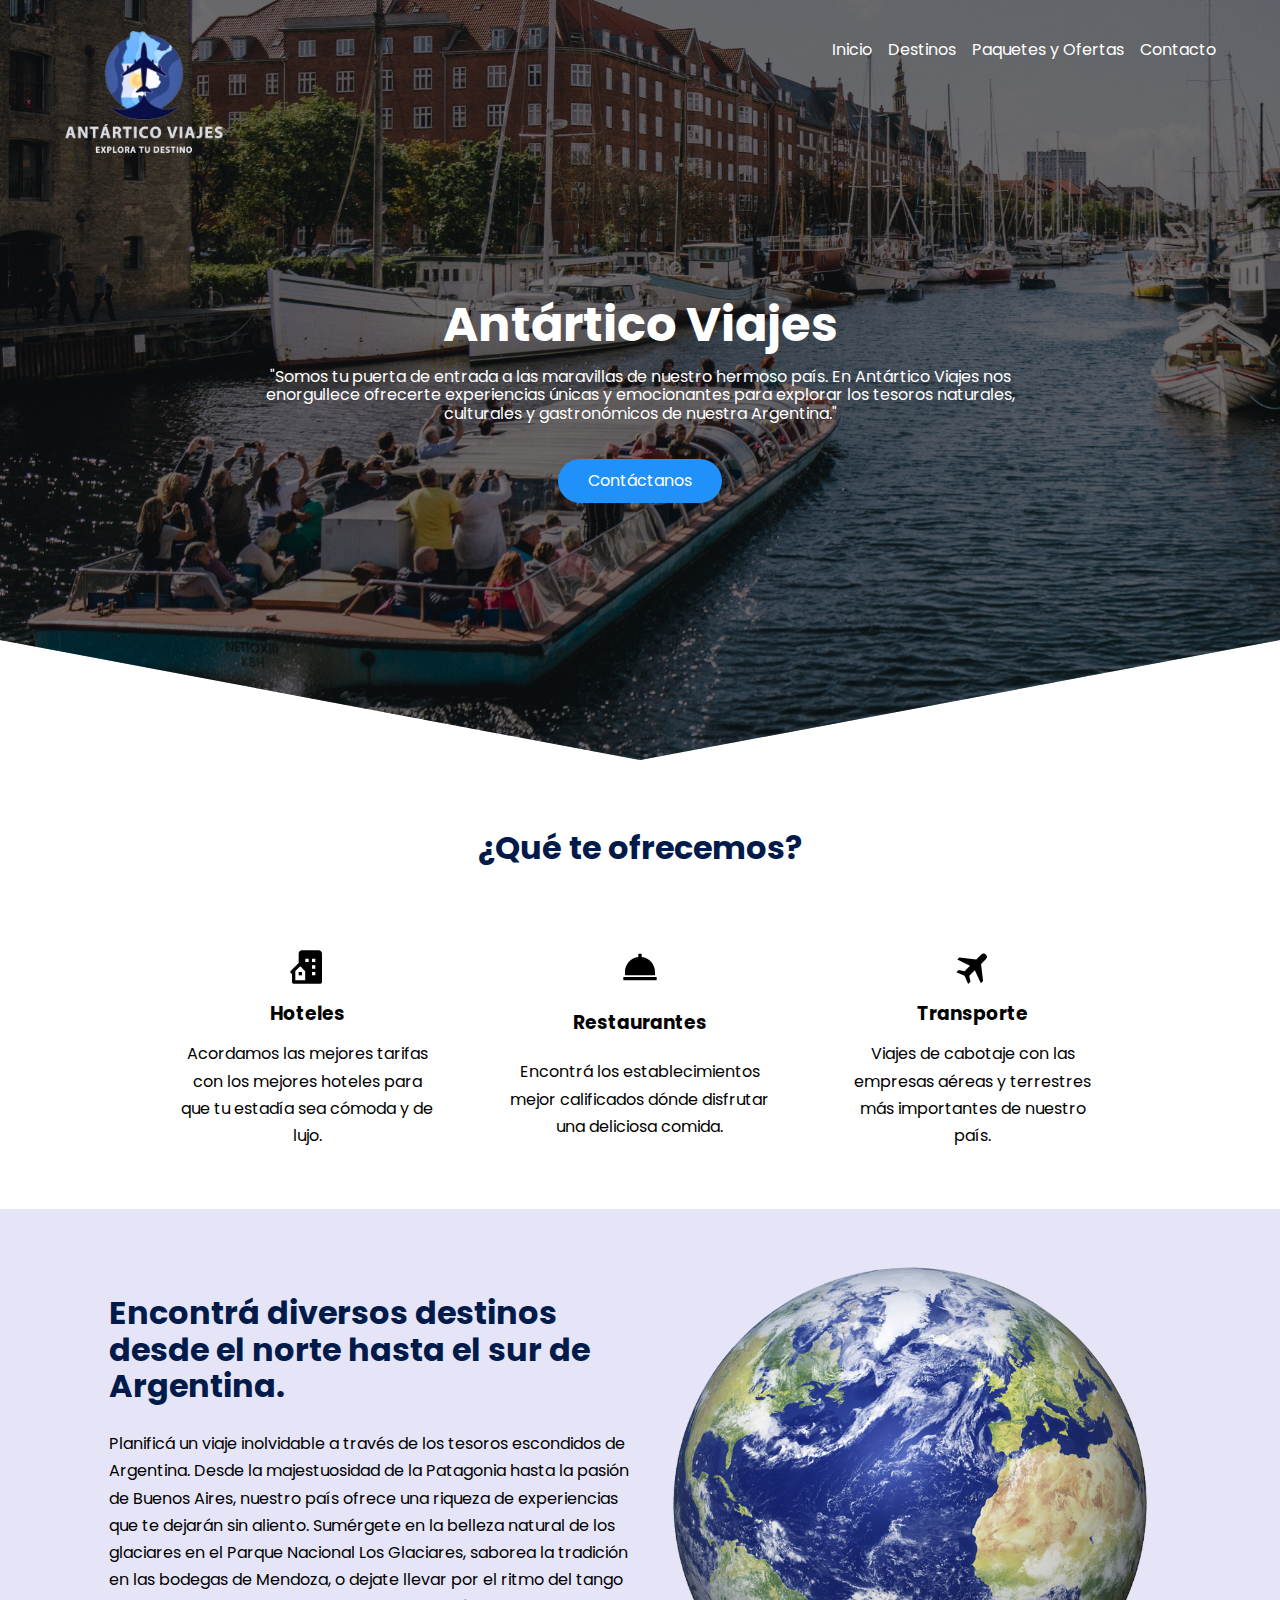
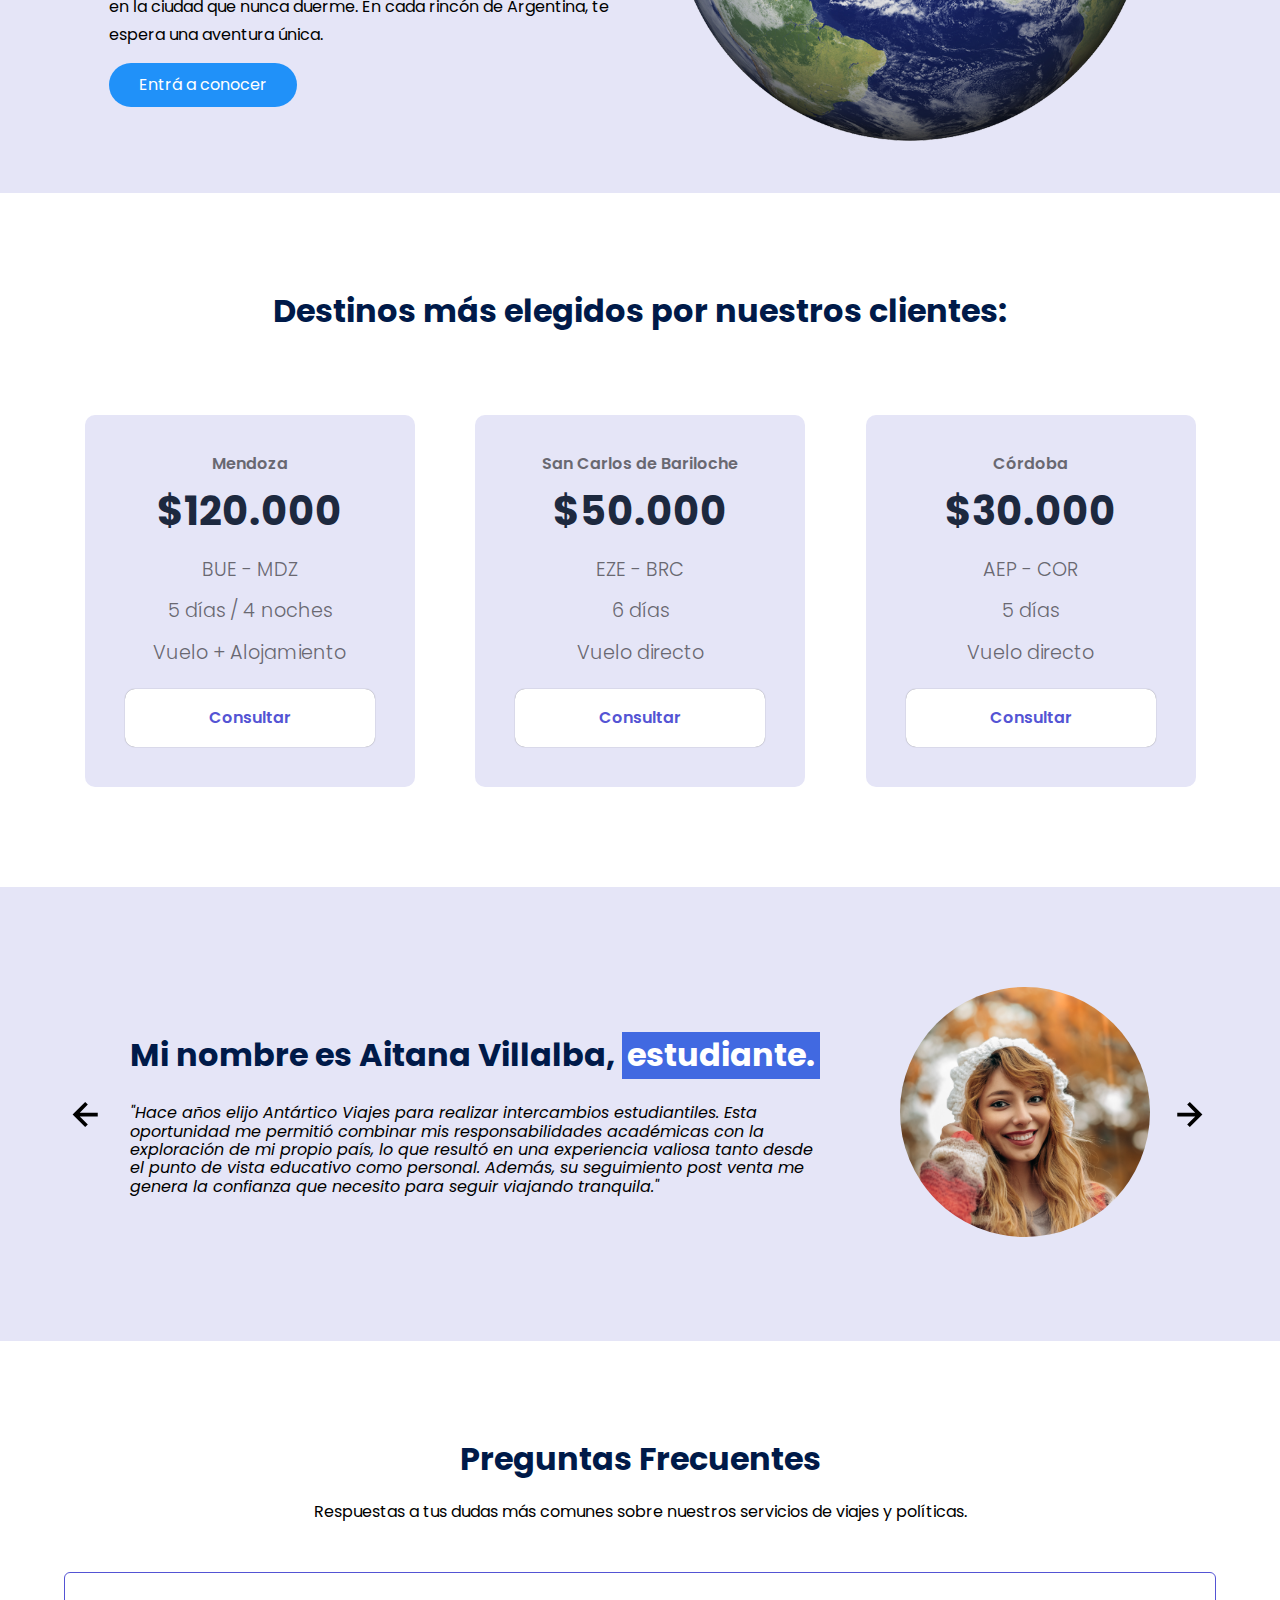
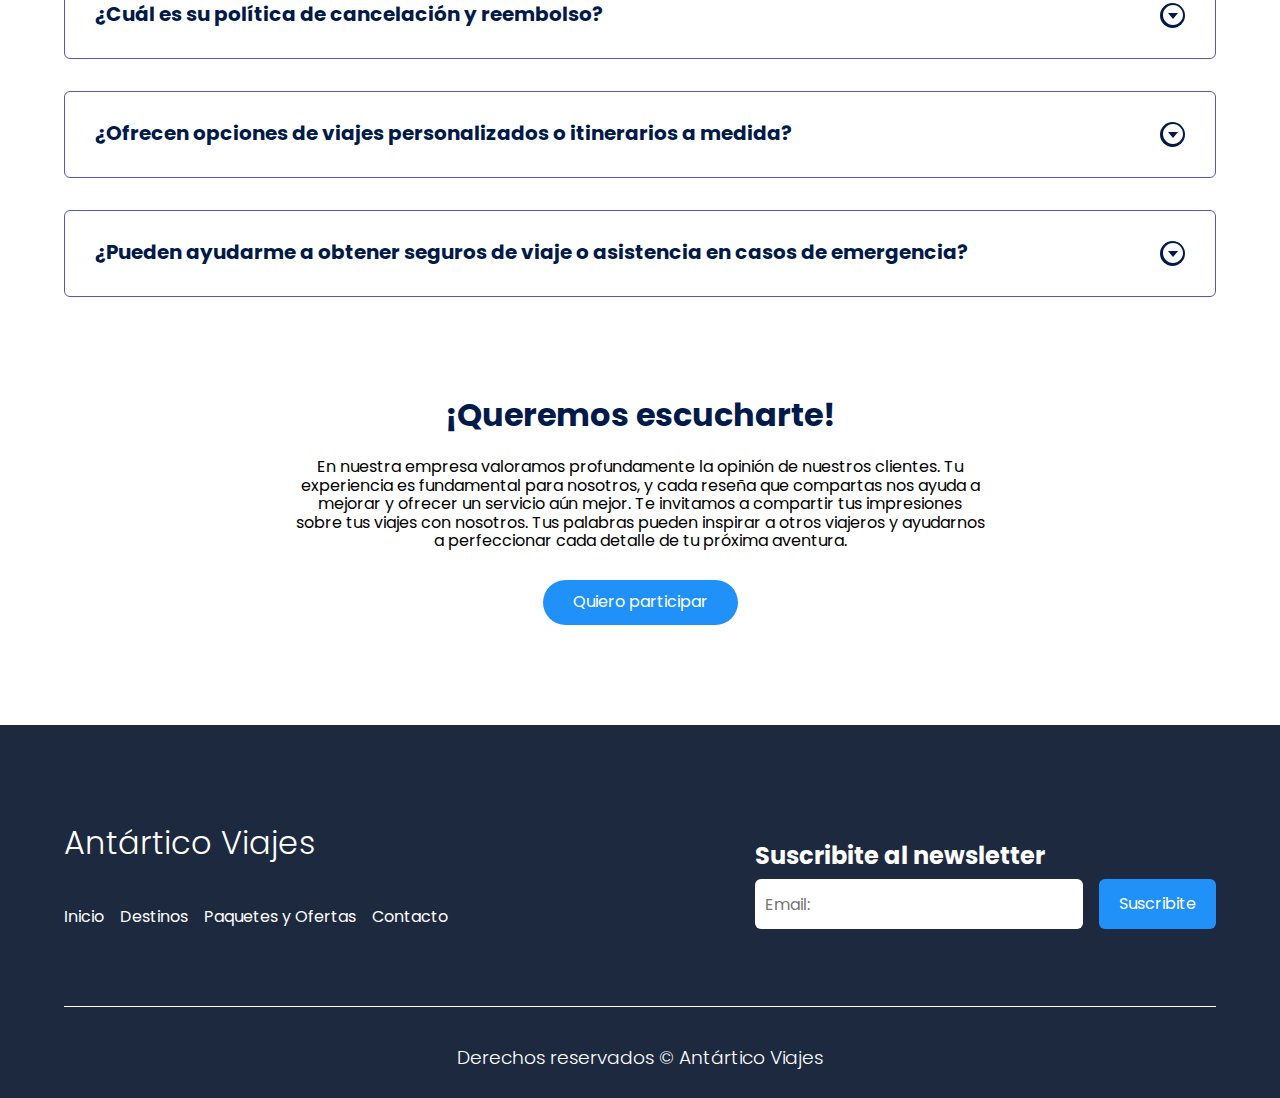
==== commit 347878a9: "22/10/2023 19:40" ====
--- a/index.html
+++ b/index.html
@@ -4,7 +4,7 @@
     <meta charset="UTF-8">
     <meta name="viewport" content="width=device-width, initial-scale=1.0">
     <title>Antártico Viajes</title>
-    <link rel="shortcut icon" href="/img/avion.ico" type="image/x-icon">
+    <link rel="shortcut icon" href="img/logotype.png" type="image/x-icon">
     <link rel="stylesheet" href="/css/normalize.css">
     <link rel="stylesheet" href="/css/index.css">
     <link rel="stylesheet" href="https://cdnjs.cloudflare.com/ajax/libs/font-awesome/6.4.2/css/all.min.css" integrity="sha512-z3gLpd7yknf1YoNbCzqRKc4qyor8gaKU1qmn+CShxbuBusANI9QpRohGBreCFkKxLhei6S9CQXFEbbKuqLg0DA==" crossorigin="anonymous" referrerpolicy="no-referrer" />
@@ -27,18 +27,18 @@
     <header class="hero">
         <nav class="nav container">
             <div class="nav_logo">
-                <h2 class="nav_title">Antártico Viajes</h2>
-            </div>
+                <img src="img/Logotype-white.png" alt="logotype-white">                
+            </div> 
 
             <ul class="nav_link nav_link--menu">
                 <li class="nav_items">
                     <a href="#" class="nav_links">Inicio</a>
                 </li>
                 <li class="nav_items">
-                    <a href="#" class="nav_links">Destinos</a>
-                </li>
-                <li class="nav_items">
-                    <a href="#" class="nav_links">Paquetes y Ofertas</a>
+                    <a href="/destinations.html" class="nav_links">Destinos</a>
+                </li>
+                <li class="nav_items">
+                    <a href="/packages.html" class="nav_links">Paquetes y Ofertas</a>
                 </li>
                 <li class="nav_items">
                     <a href="#" class="nav_links">Contacto</a>
@@ -88,7 +88,7 @@
                 <div class="knowledge_texts">
                     <h2 class="subtitle">Encontrá diversos destinos desde el norte hasta el sur de Argentina.</h2>
                     <p class="knowledge_paragraph">Planificá un viaje inolvidable a través de los tesoros escondidos de Argentina. Desde la majestuosidad de la Patagonia hasta la pasión de Buenos Aires, nuestro país ofrece una riqueza de experiencias que te dejarán sin aliento. Sumérgete en la belleza natural de los glaciares en el Parque Nacional Los Glaciares, saborea la tradición en las bodegas de Mendoza, o dejate llevar por el ritmo del tango en la ciudad que nunca duerme. En cada rincón de Argentina, te espera una aventura única.</p>
-                    <a href="#" class="cta">Entrá a conocer</a> <!-- Redirige a Destinos-->
+                    <a href="/destinations.html" class="cta">Entrá a conocer</a> <!-- Redirige a Destinos-->
                 </div>
                 
             
@@ -112,7 +112,7 @@
                         <p class="price_features">Vuelo + Alojamiento</p>
                     </div>
 
-                    <a href="#" class="price_cta">Consultar</a> <!-- Redirige a Paquetes y Ofertas-->
+                    <a href="#" class="price_cta">Consultar</a> <!-- Redirige a Contacto-->
                 </div>
 
 
@@ -126,7 +126,7 @@
                         <p class="price_features">Vuelo directo</p>
                     </div>
 
-                    <a href="#" class="price_cta">Consultar</a> <!-- Redirige a Paquetes y Ofertas-->
+                    <a href="#" class="price_cta">Consultar</a> <!-- Redirige a Contacto-->
                 </div>
 
 
@@ -140,7 +140,7 @@
                         <p class="price_features">Vuelo directo</p>
                     </div>
 
-                    <a href="#" class="price_cta">Consultar</a> <!-- Redirige a Paquetes y Ofertas-->
+                    <a href="#" class="price_cta">Consultar</a> <!-- Redirige a Contacto-->
                 </div>
 
 
@@ -175,7 +175,7 @@
 
                 <section class="testimony_body" data-id="3">
                     <div class="testimony_texts">
-                        <h2 class="subtitle">Mi nombre es Valeria Villapardo, <span class="testimony_course">viajante.</span></h2>
+                        <h2 class="subtitle">Mi nombre es Yexica Hernandez, <span class="testimony_course">viajante.</span></h2>
                         <p class="testimony_review">"Antártico Viajes me brindó un servicio altamente personalizado. Comprendieron mis preferencias y necesidades como viajera y crearon un itinerario que se adaptaba perfectamente a mis intereses, desde mi alojamiento hasta la exploración cultural y gastronómica. Esto hizo que mi experiencia fuera mucho más enriquecedora y personalizada."</p>
                     </div>
 
@@ -258,10 +258,10 @@
                         <a href="#" class="nav_links">Inicio</a>
                     </li>
                     <li class="nav_items">
-                        <a href="#" class="nav_links">Destinos</a>
-                    </li>
-                    <li class="nav_items">
-                        <a href="#" class="nav_links">Paquetes y Ofertas</a>
+                        <a href="/destinations.html" class="nav_links">Destinos</a>
+                    </li>
+                    <li class="nav_items">
+                        <a href="packages.html" class="nav_links">Paquetes y Ofertas</a>
                     </li>
                     <li class="nav_items">
                         <a href="#" class="nav_links">Contacto</a>
@@ -294,5 +294,6 @@
     <script src="js/questions.js"></script>
     <script src="js/menu.js"></script>
     <script src="js/modal.js"></script>
+    
 </body>
 </html>--- a/css/index.css
+++ b/css/index.css
@@ -49,6 +49,15 @@
     height: 100%;
     display: flex;
     align-items: center;
+}
+
+.nav_logo img {
+    max-width: 160px;
+    display: block;
+    align-content: center;
+    overflow: hidden;
+    position: absolute;
+    top: 30px;
 }
 
 .nav_title {
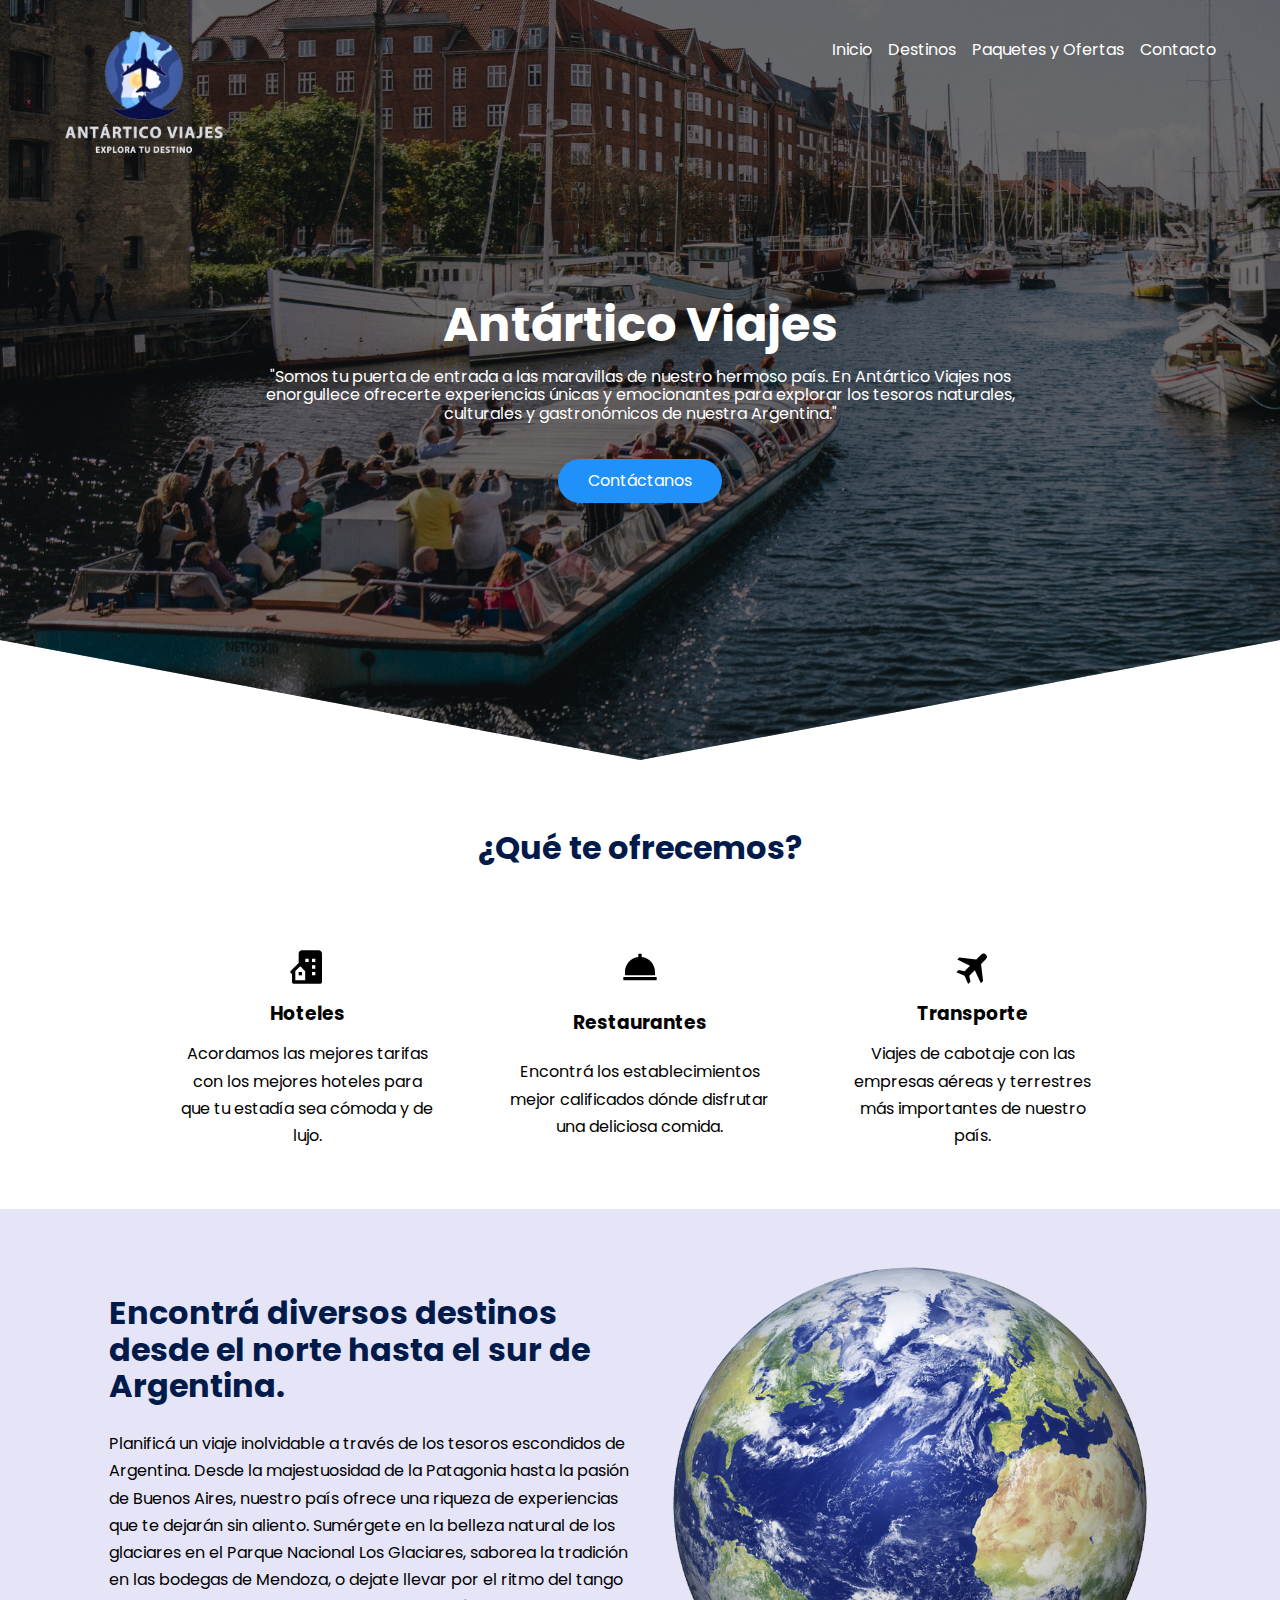
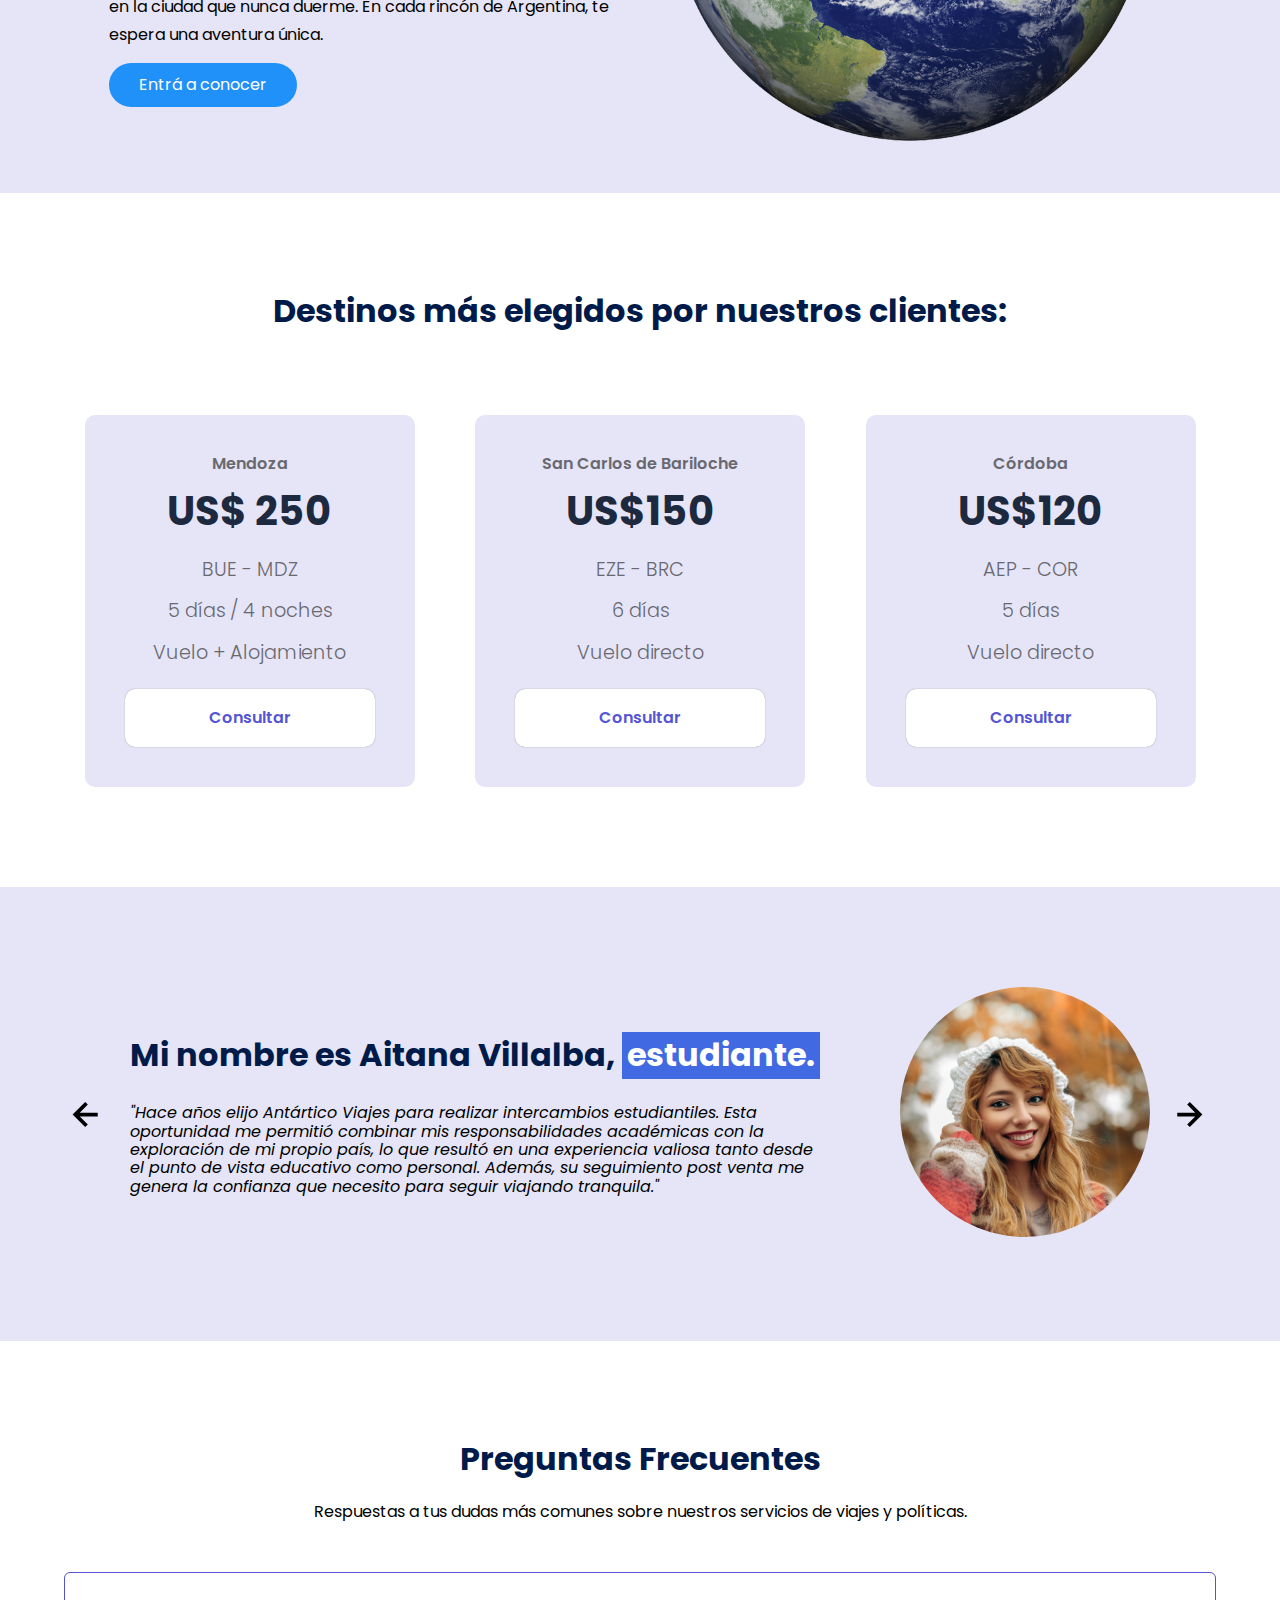
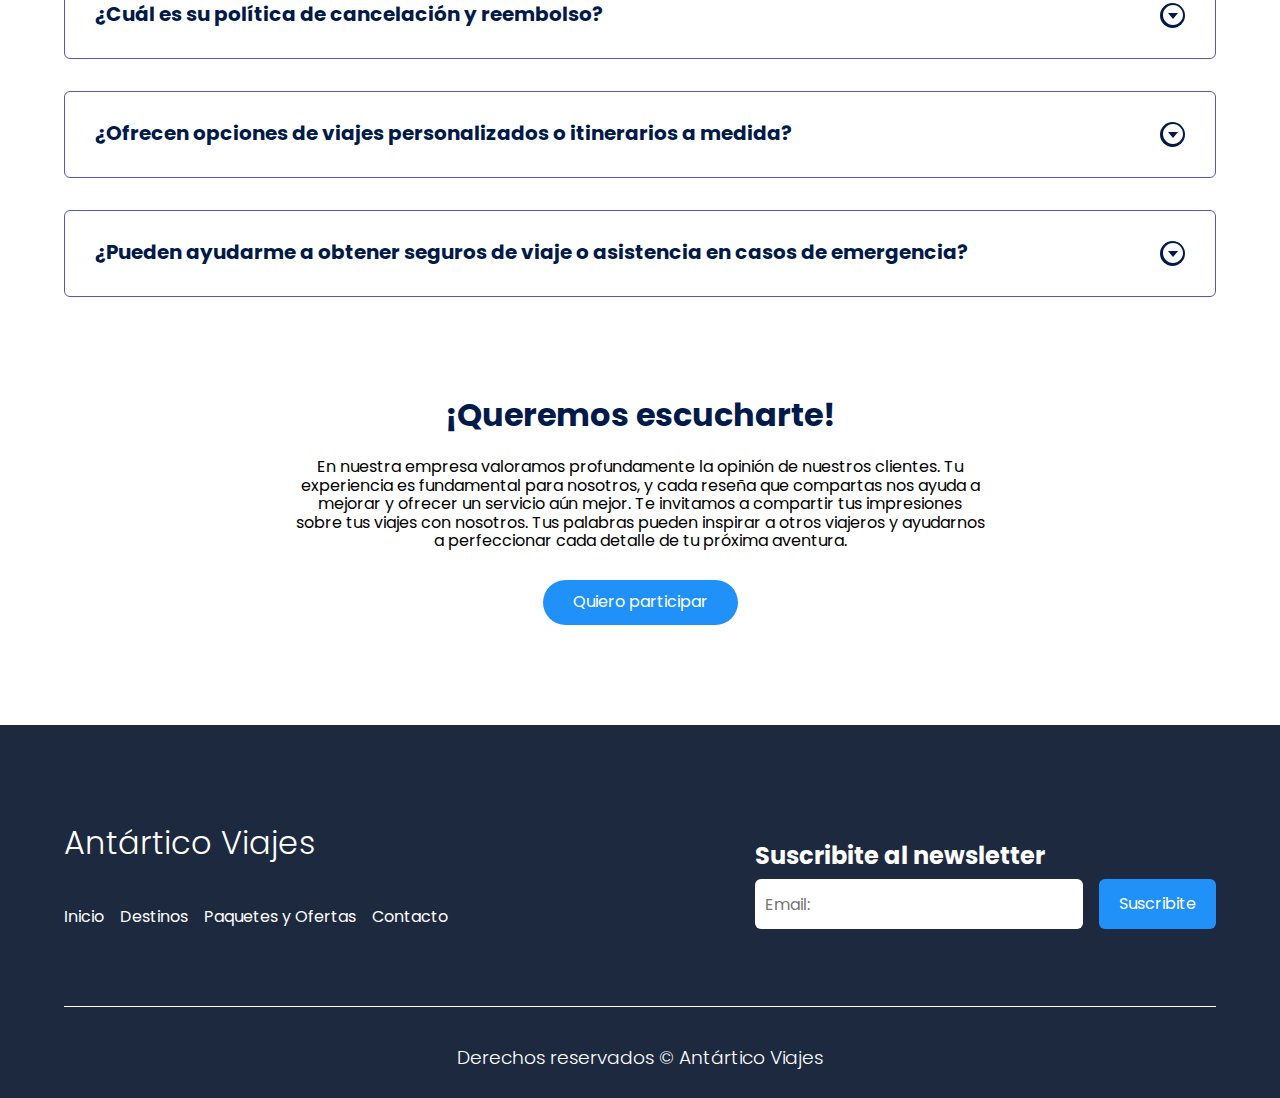
==== commit 6def4302: "23/10/2023 17:35" ====
--- a/index.html
+++ b/index.html
@@ -23,7 +23,6 @@
 
 </head>
 <body>
-    
     <header class="hero">
         <nav class="nav container">
             <div class="nav_logo">
@@ -41,7 +40,7 @@
                     <a href="/packages.html" class="nav_links">Paquetes y Ofertas</a>
                 </li>
                 <li class="nav_items">
-                    <a href="#" class="nav_links">Contacto</a>
+                    <a href="/contact.html" class="nav_links">Contacto</a>
                 </li>
 
                 <img src="/svg/close.svg" alt="boton cerrar" class="nav_close">
@@ -55,7 +54,7 @@
         <section class="hero_container container">
             <h1 class="hero_title">Antártico Viajes</h1>
             <p class="hero_paragraph">"Somos tu puerta de entrada a las maravillas de nuestro hermoso país. En Antártico Viajes nos enorgullece ofrecerte experiencias únicas y emocionantes para explorar los tesoros naturales, culturales y gastronómicos de nuestra Argentina."</p>
-            <a href="#" class="cta">Contáctanos</a> <!-- Redirige a Contacto-->
+            <a href="/contact.html" class="cta">Contáctanos</a> <!-- Redirige a Contacto-->
         </section>
 
     </header>
@@ -104,7 +103,7 @@
             <div class="price_table">
                 <div class="price_element">
                     <p class="price_name">Mendoza</p>
-                    <h3 class="price_price">$120.000</h3>
+                    <h3 class="price_price">US$ 250</h3>
                    
                     <div class="price_items">
                         <p class="price_features">BUE - MDZ</p>
@@ -112,13 +111,13 @@
                         <p class="price_features">Vuelo + Alojamiento</p>
                     </div>
 
-                    <a href="#" class="price_cta">Consultar</a> <!-- Redirige a Contacto-->
+                    <a href="/contact.html" class="price_cta">Consultar</a> <!-- Redirige a Contacto-->
                 </div>
 
 
                 <div class="price_element">
                     <p class="price_name">San Carlos de Bariloche</p>
-                    <h3 class="price_price">$50.000</h3>
+                    <h3 class="price_price">US$150</h3>
                    
                     <div class="price_items">
                         <p class="price_features">EZE - BRC</p>
@@ -126,13 +125,13 @@
                         <p class="price_features">Vuelo directo</p>
                     </div>
 
-                    <a href="#" class="price_cta">Consultar</a> <!-- Redirige a Contacto-->
+                    <a href="/contact.html" class="price_cta">Consultar</a> <!-- Redirige a Contacto-->
                 </div>
 
 
                 <div class="price_element">
                     <p class="price_name">Córdoba</p>
-                    <h3 class="price_price">$30.000</h3>
+                    <h3 class="price_price">US$120</h3>
                    
                     <div class="price_items">
                         <p class="price_features">AEP - COR</p>
@@ -140,7 +139,7 @@
                         <p class="price_features">Vuelo directo</p>
                     </div>
 
-                    <a href="#" class="price_cta">Consultar</a> <!-- Redirige a Contacto-->
+                    <a href="/contact.html" class="price_cta">Consultar</a> <!-- Redirige a Contacto-->
                 </div>
 
 
@@ -264,7 +263,7 @@
                         <a href="packages.html" class="nav_links">Paquetes y Ofertas</a>
                     </li>
                     <li class="nav_items">
-                        <a href="#" class="nav_links">Contacto</a>
+                        <a href="contact.html" class="nav_links">Contacto</a>
                     </li>
                 </ul>
             </nav>
